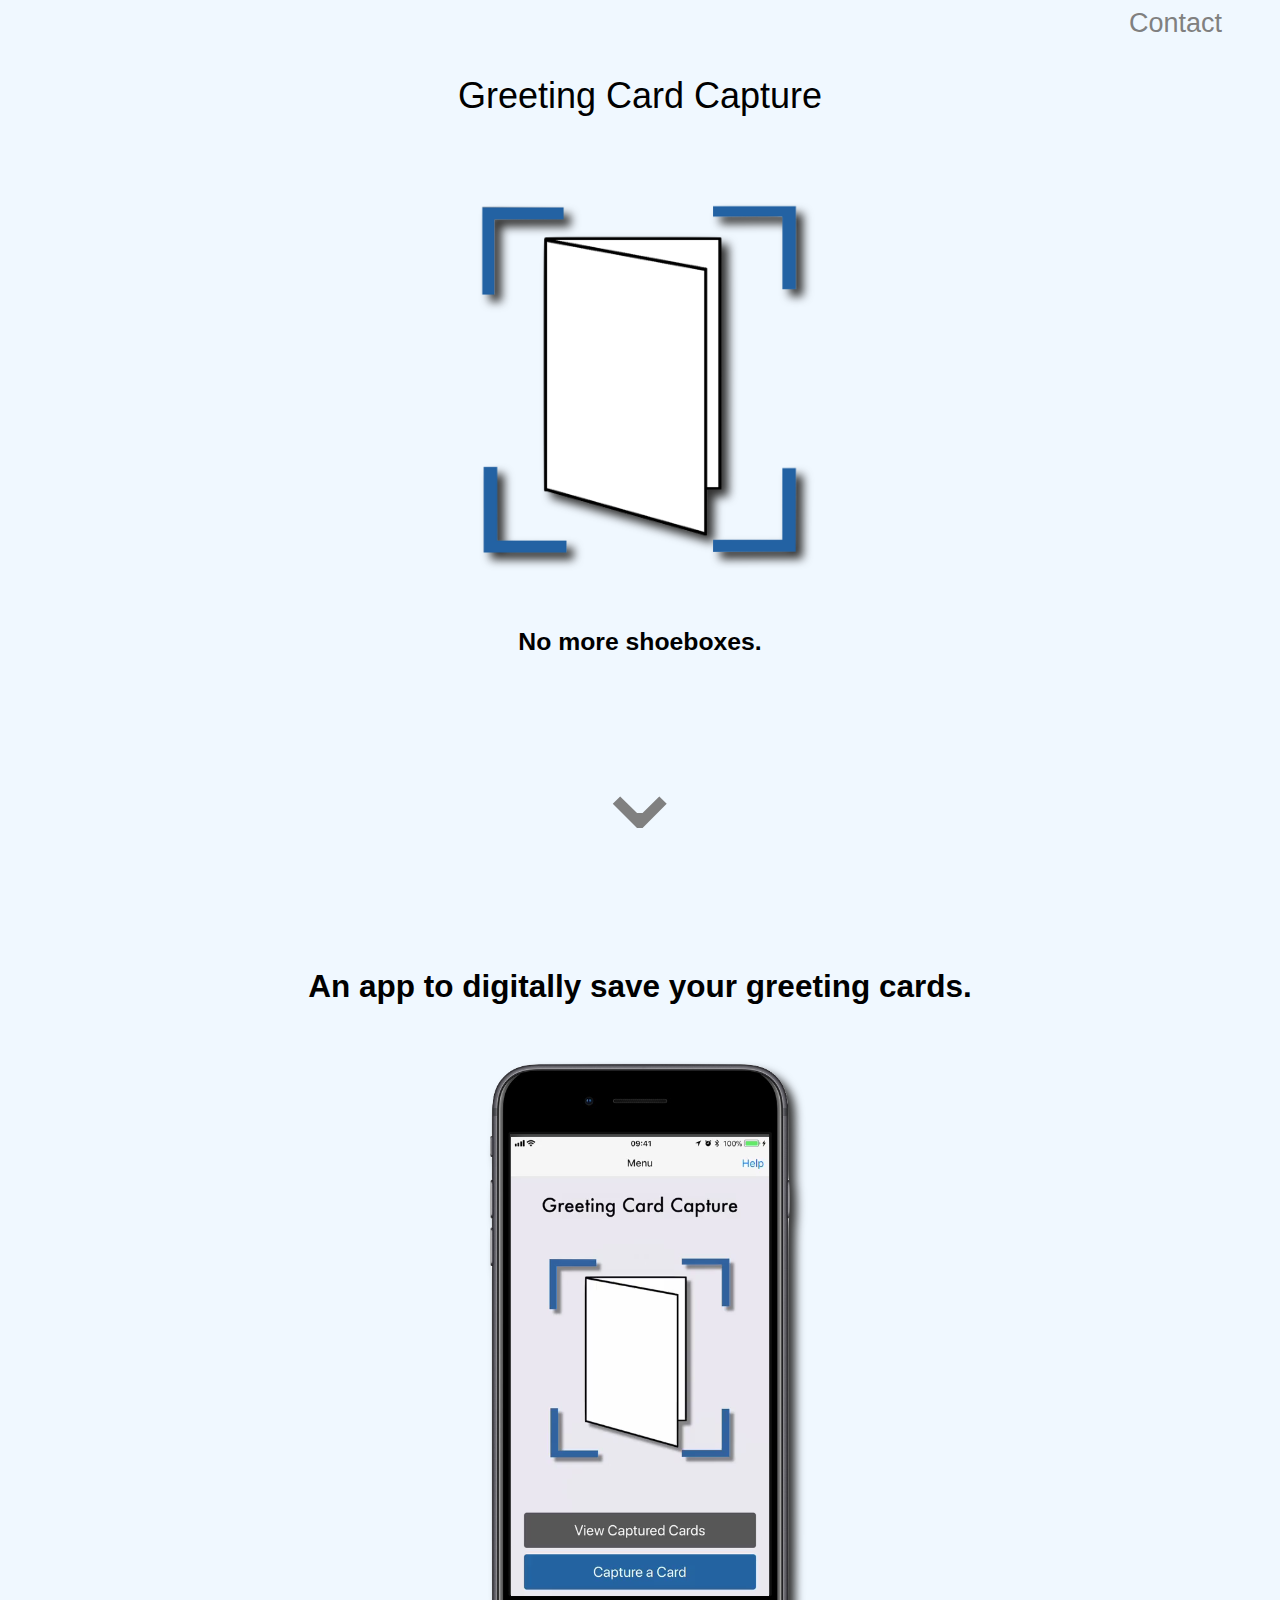
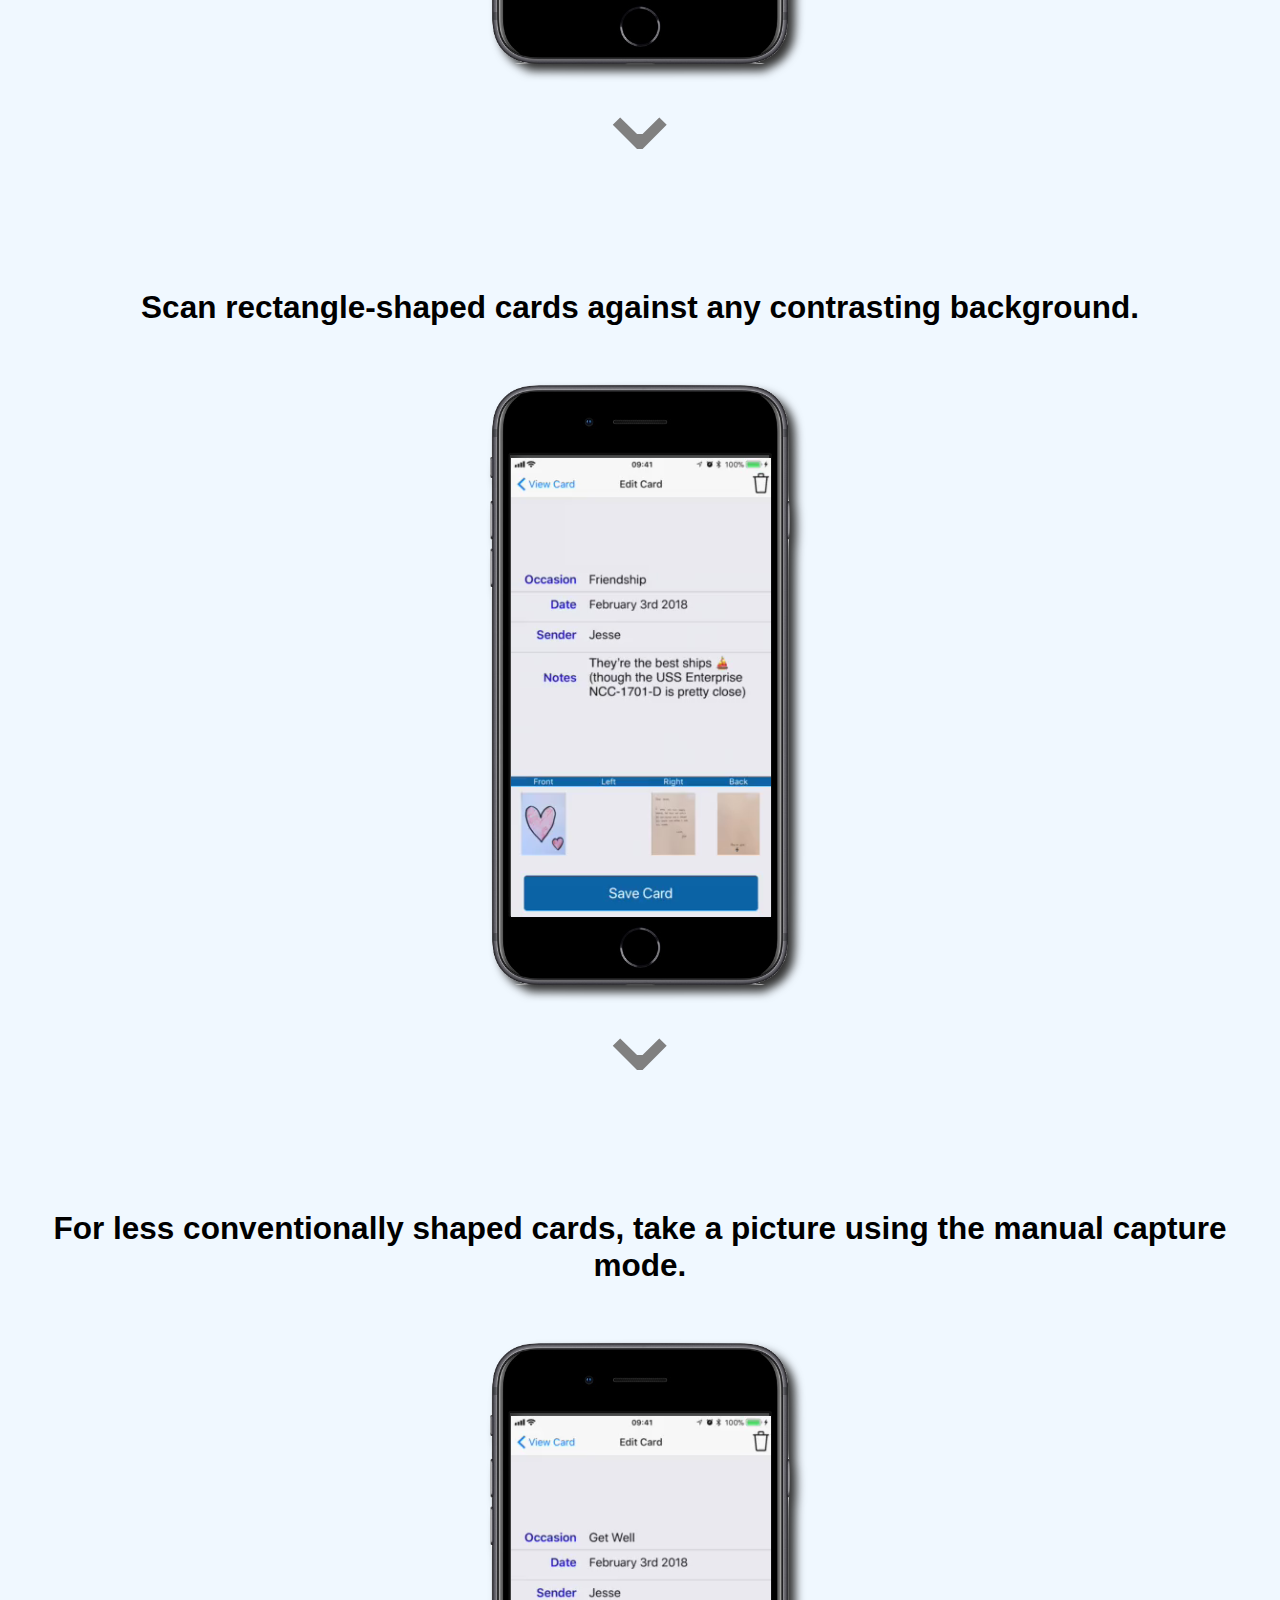
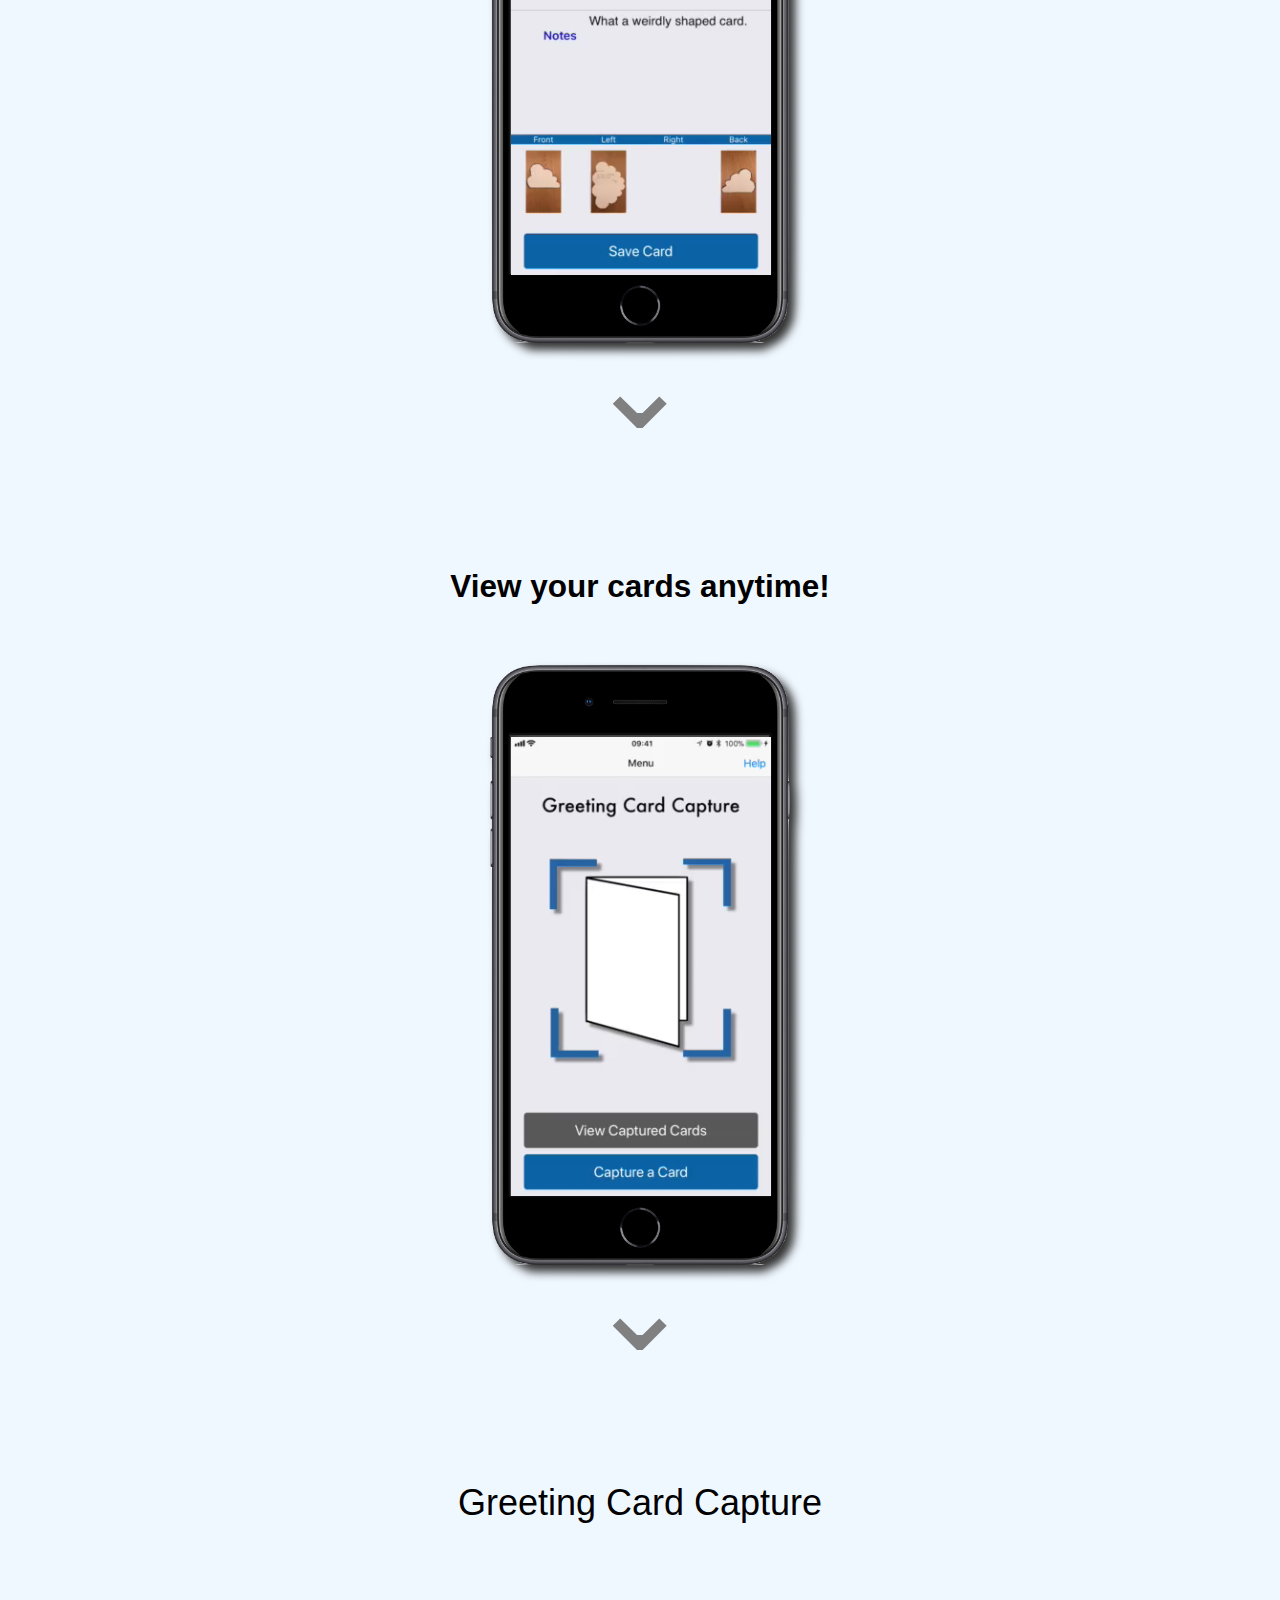
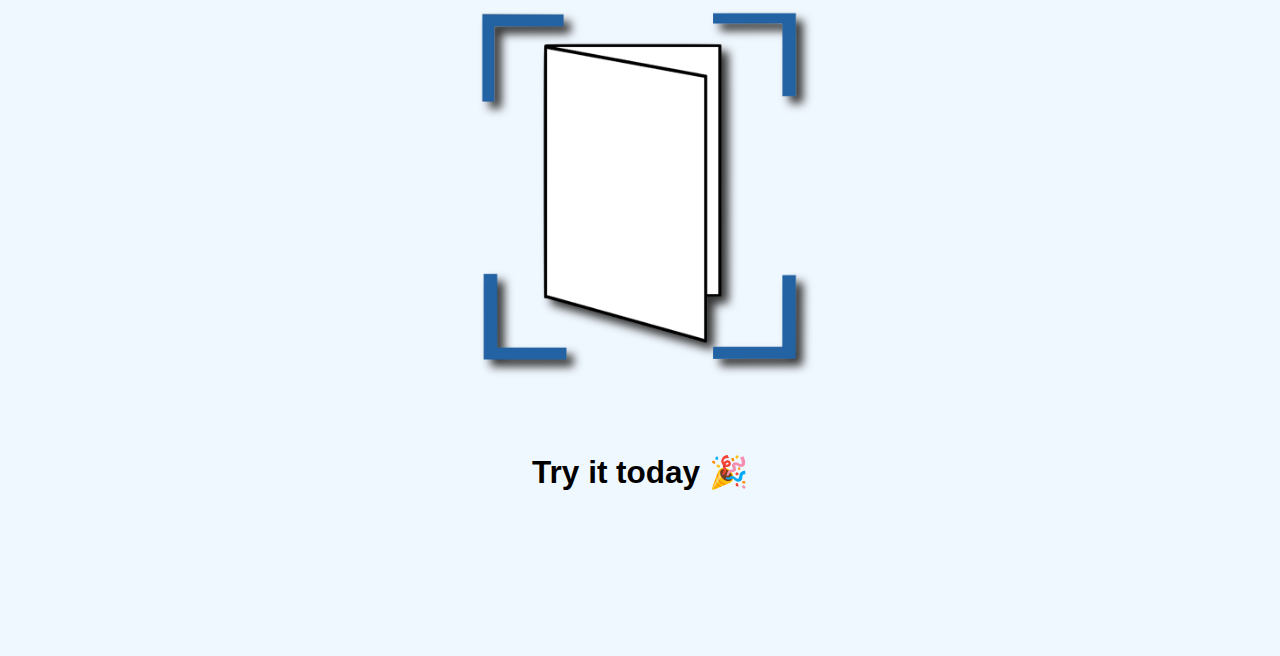
==== src/index.html @ dc64712b "FFS" ====
<!DOCTYPE html>
<html>
  <head>
    <meta charset='utf-8'>
    <title>Greeting Card Capture</title>
    <link href='./style.css' rel='stylesheet'>
    <link rel='shortcut icon' href='./icon_transparent.png' type='image/x-icon'/>
  </head>
  <body>
    <div class='toolbar_container'>
      <div class='toolbar_buttons_container'>
        <a href='mailto:support@greetingcardcapture.com' class='toolbar_item'>Contact</a>
      </div>
    </div>
    <div class='container'>
      <div class='title'>
        <p class='title_text'>Greeting Card Capture</p>
      </div>
      <img class='title_image' src='./icon_transparent.png' />
      <h3  class='tagline_text_top'>No more shoeboxes.</h3>
      <a class='appstore_badge_top' href="https://itunes.apple.com/us/app/greeting-card-capture/id1333254104?mt=8" style="display:inline-block;overflow:hidden;background:url(https://linkmaker.itunes.apple.com/assets/shared/badges/en-us/appstore-lrg.svg) no-repeat;width:20vh;background-size:contain;"></a>
      <p class='down_arrow'>⌄</p>
    </div>
    <div class='spacer'></div>
    <div class='container'>
      <h2 class='tagline_text'>An app to digitally save your greeting cards.</h2>
      <div class='demo_container'>
        <img class='iphone_mock' src='./iphone-without-screen.png' />
        <video
          src='./demo-capture.mp4'
          autoplay
          loop
          muted
          playsinline
        />
      </div>
      <p class='down_arrow'>⌄</p>
    </div>
    <div class='spacer'></div>
    <div class='container'>
      <h2 class='tagline_text'>Scan rectangle-shaped cards against any contrasting background.</h2>
      <div class='demo_container'>
        <img class='iphone_mock' id='step_two' src='./iphone-without-screen.png' />
        <video
          src='./demo-hightlight-scan.mp4'
          autoplay
          loop
          muted
          playsinline
        />
      </div>
      <p class='down_arrow'>⌄</p>
    </div>
    <div class='spacer'></div>
    <div class='container'>
      <h2 class='tagline_text'>For less conventionally shaped cards, take a picture using the manual capture mode.</h2>
      <div class='demo_container'>
        <img class='iphone_mock' id='step_three' src='./iphone-without-screen.png' />
        <video
          src='./demo-odd-shape.mp4'
          autoplay
          loop
          muted
          playsinline
        />
      </div>
      <p class='down_arrow'>⌄</p>
    </div>
    <div class='spacer'></div>
    <div class='container'>
      <h2 class='tagline_text'>View your cards anytime!</h2>
      <div class='demo_container'>
        <img class='iphone_mock' id='step_three' src='./iphone-without-screen.png' />
        <video
          src='./demo-view-cards.mp4'
          autoplay
          loop
          muted
          playsinline
        />
      </div>
      <p class='down_arrow'>⌄</p>
    </div>
    <div class='spacer'></div>
    <div class='container'>
      <div class='title'>
        <p class='title_text'>Greeting Card Capture</p>
      </div>
      <img class='title_image' src='./icon_transparent.png' />
      <a class='tagline_text' href=''> <h2  id='step_four'>Try it today 🎉</h2></a>
      <a class='appstore_badge' href="https://itunes.apple.com/us/app/greeting-card-capture/id1333254104?mt=8" style="display:inline-block;overflow:hidden;background:url(https://linkmaker.itunes.apple.com/assets/shared/badges/en-us/appstore-lrg.svg) no-repeat;width:20vh;background-size:contain;"></a>
    </div>
    <p id='copyright'></p>
    <script src='./js/script.js'>setCopyrightYear()</script>
  </body>
</html>
---- src/style.css ----
html body{
  background-color: aliceblue;
  text-align: center;
}
h1,h2,h3,h4,h5,h6,p,a {
  font-family: 'Futura-Medium', 'Futura', sans-serif;
  text-decoration: none;
}

h1 {
  font-size: 5.0vh;
}
h2 {
  font-size: 3.5vh;
}
h3 {
  font-size: 2.75vh;
}
h4 {
  font-size: 2.20vh;
}
h5 {
  font-size: 2.0vh;
}
h6 {
  font-size: 1.5vh;
}
p,a {
  font-size: 1.5vh;
}


a:hover{
  cursor: pointer;
}

video {
  position:  absolute;
  top: 9.75vh;
  left: 5.735vh;
  height: 51vh;
}

.title_text {
  font-size: 4vh
}

.toolbar_container {
  display: flex;
  flex-direction: row;
  justify-content: flex-end;
  align-items: space-between;
}

.toolbar_buttons_container {
  display: flex;
  flex-direction: row;
  justify-content: flex-end;
  align-items: center;
}

.toolbar_item {
  padding-right: 50px;
  color: gray;
  font-size: 3vh;
}

.container {
  display: flex;
  flex-direction: column;
  justify-content: center;
  align-items: center;
}

.demo_container {
  position: relative;
}

.iphone_mock {
  height: 70vh;
  filter: drop-shadow(7px 7px 5px rgba(50, 50, 50, 50));
}

.title_image {
  height: 50vh;
  filter: drop-shadow(7px 7px 5px rgba(50, 50, 50, 50));
}

.tagline_text_top {
  color: black;
}

.tagline_text {
  padding: 2vh;
  color: black;
}

.appstore_badge_top {
  height:7vh;
  padding: 1vh;
  z-index: 10;
}
.appstore_badge_img {
  height: 7vh;
}

.appstore_badge {
  height:7vh;
  margin-bottom: 5vh;
  z-index: 10;
}

.spacer {
  padding-top: 13vh;
}

@-moz-keyframes bounce {
  0%, 20%, 50%, 80%, 100% {
    -moz-transform: translateY(0);
    transform: translateY(0);
  }
  40% {
    -moz-transform: translateY(-20px);
    transform: translateY(-20px);
  }
  60% {
    -moz-transform: translateY(-10px);
    transform: translateY(-10px);
  }
}
@-webkit-keyframes bounce {
  0%, 20%, 50%, 80%, 100% {
    -webkit-transform: translateY(0);
    transform: translateY(0);
  }
  40% {
    -webkit-transform: translateY(-20px);
    transform: translateY(-20px);
  }
  60% {
    -webkit-transform: translateY(-10px);
    transform: translateY(-10px);
  }
}
@keyframes bounce {
  0%, 20%, 50%, 80%, 100% {
    -moz-transform: translateY(0);
    -ms-transform: translateY(0);
    -webkit-transform: translateY(0);
    transform: translateY(0);
  }
  40% {
    -moz-transform: translateY(-20px);
    -ms-transform: translateY(-20px);
    -webkit-transform: translateY(-20px);
    transform: translateY(-20px);
  }
  60% {
    -moz-transform: translateY(-10px);
    -ms-transform: translateY(-10px);
    -webkit-transform: translateY(-10px);
    transform: translateY(-10px);
  }
}

.down_arrow {
  margin: 0;
  font-size: 14vh;
  line-height: 5vh;
  color: gray;
  z-index: -1;
  -webkit-animation: bounce 1.5s ease 5s 3;
  -moz-animation: bounce 1.5s ease 5s 3;
  -o-animation: bounce 1.5s ease 5s 3;
  animation: bounce 1.5s ease 5s 3;
}

#copyright {
  color: gray;
}
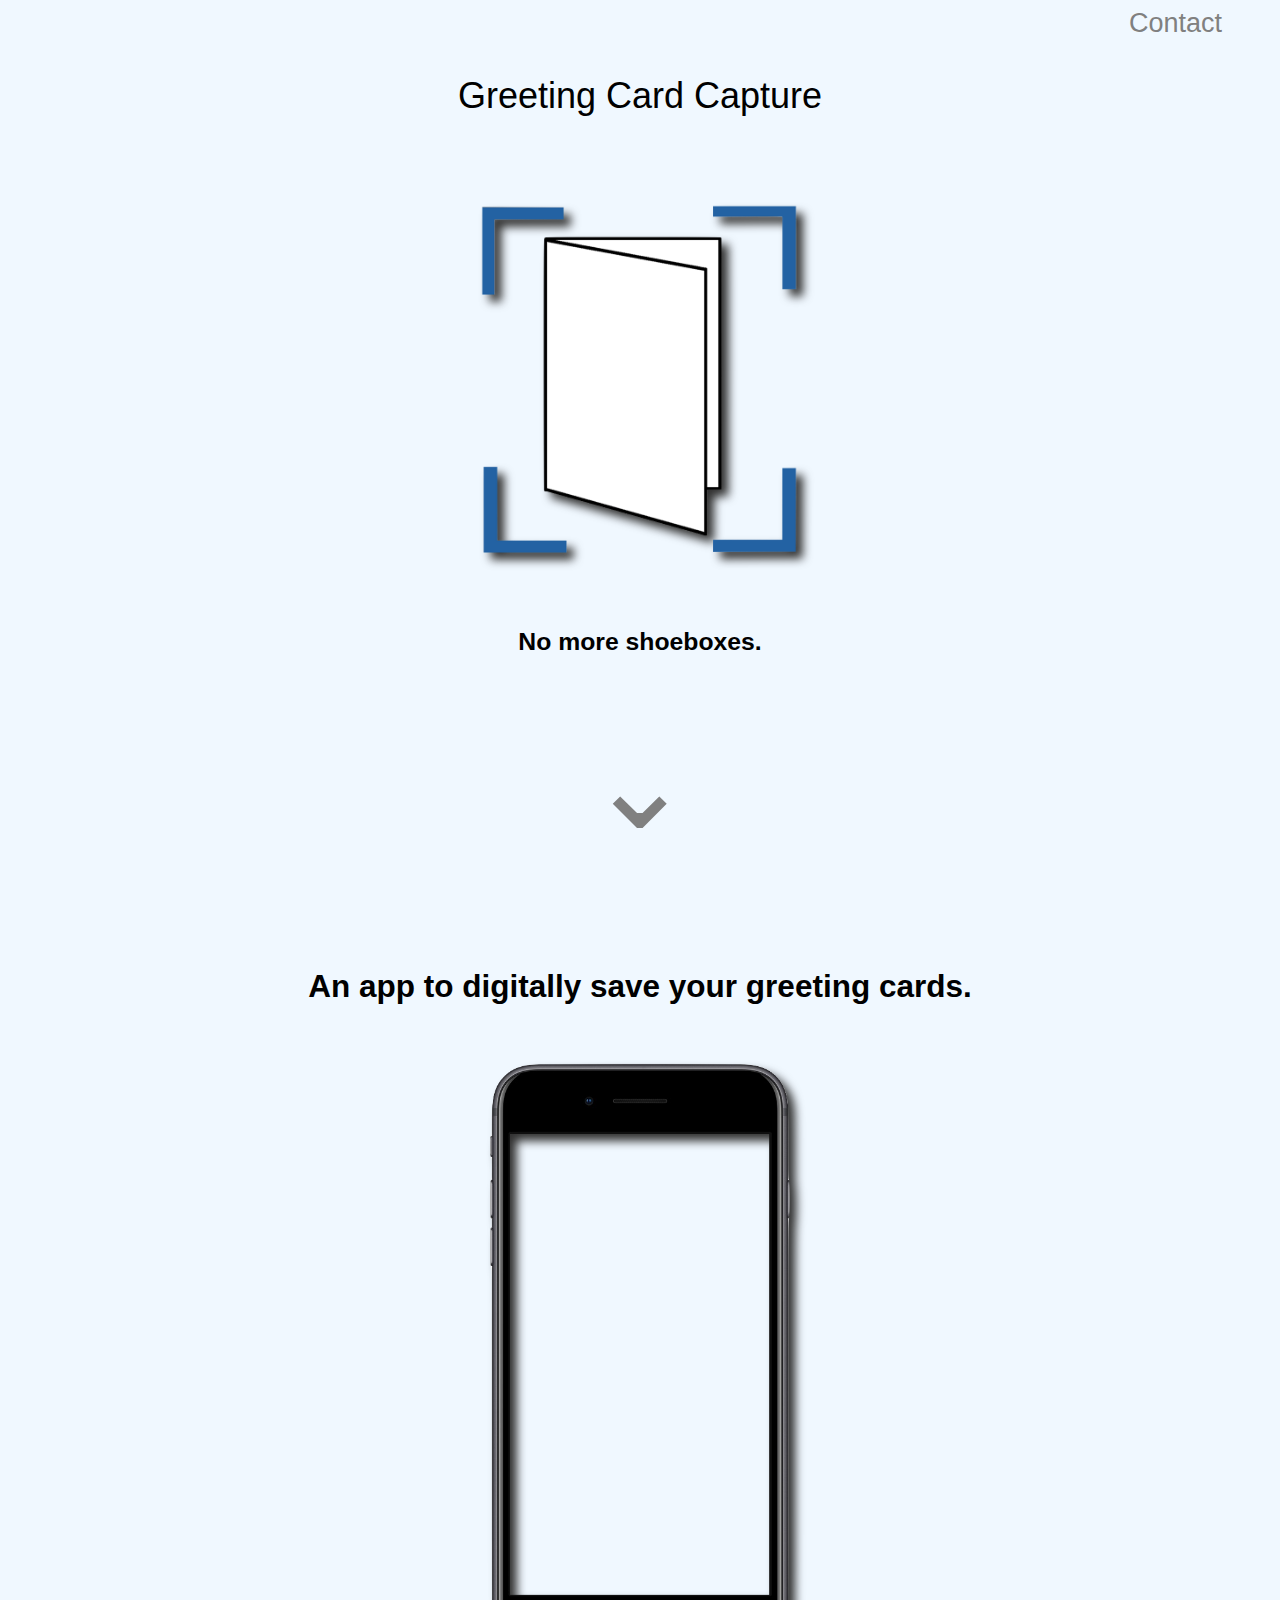
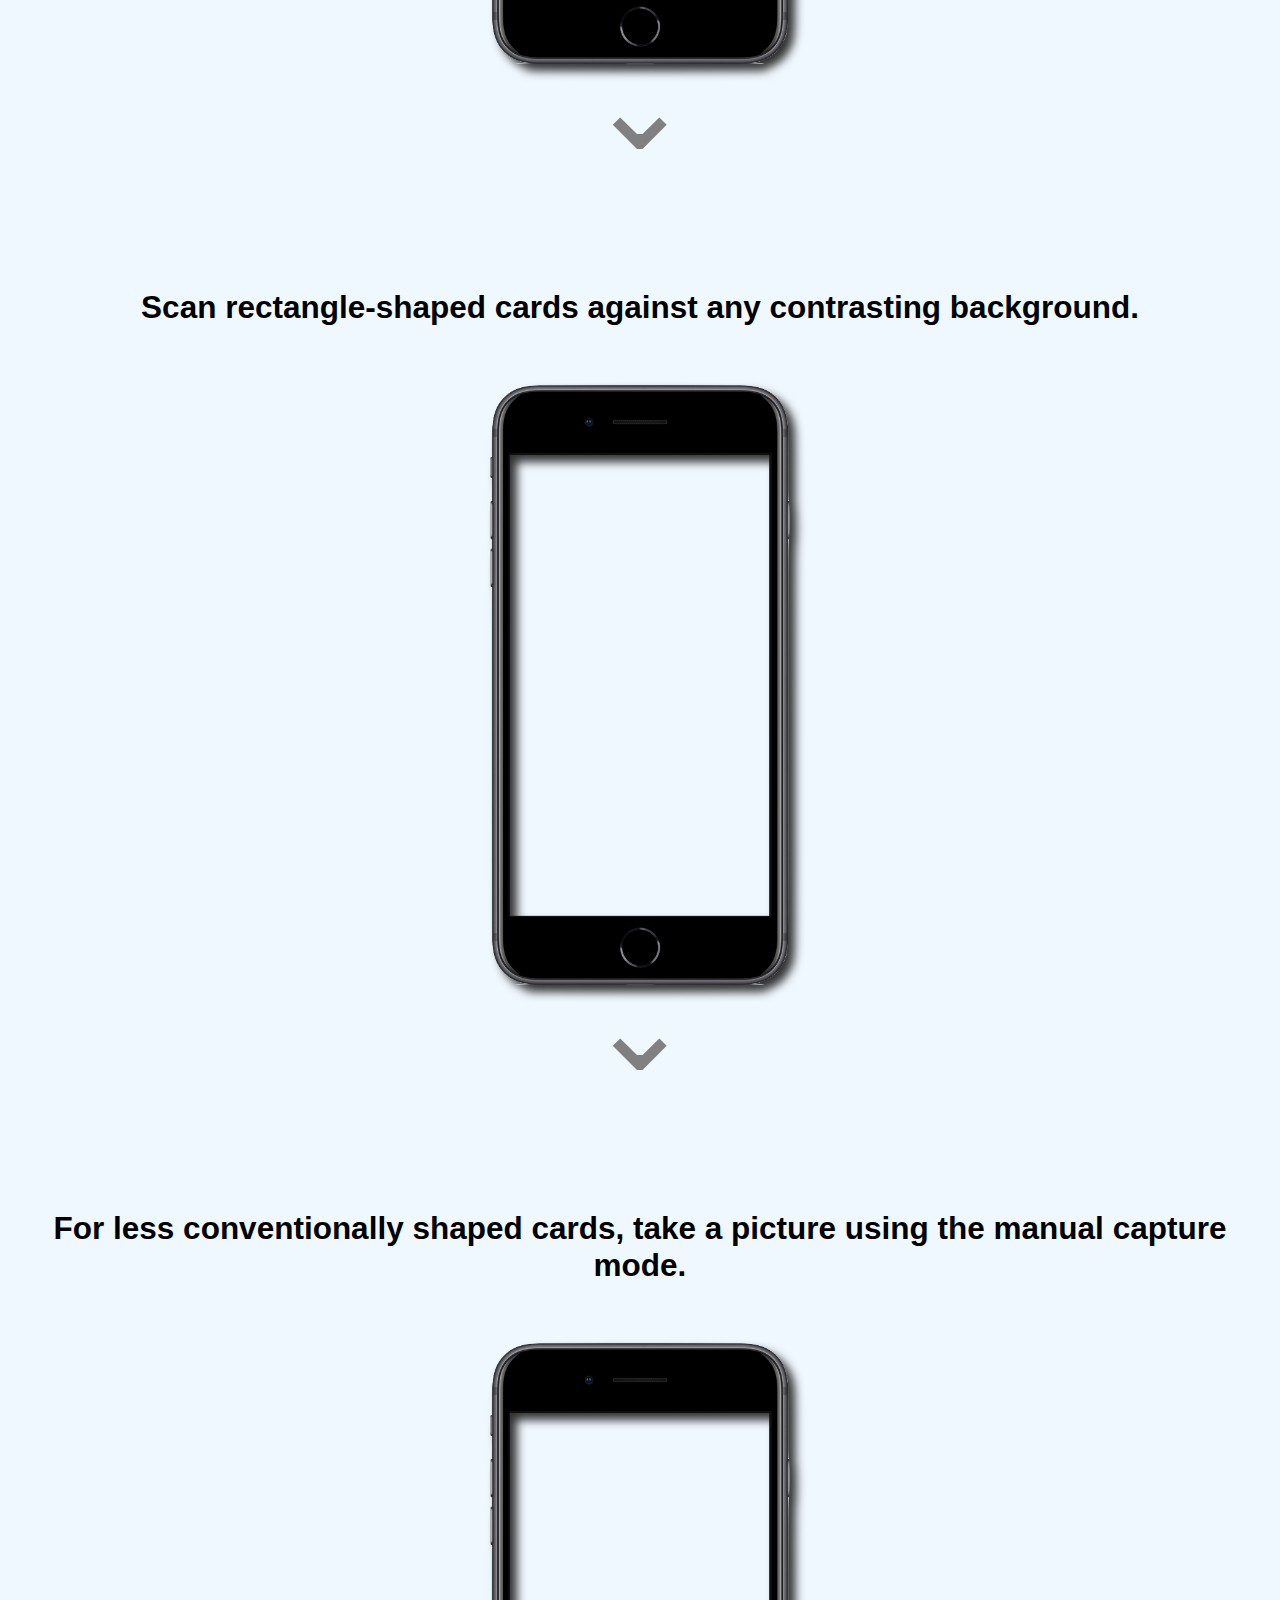
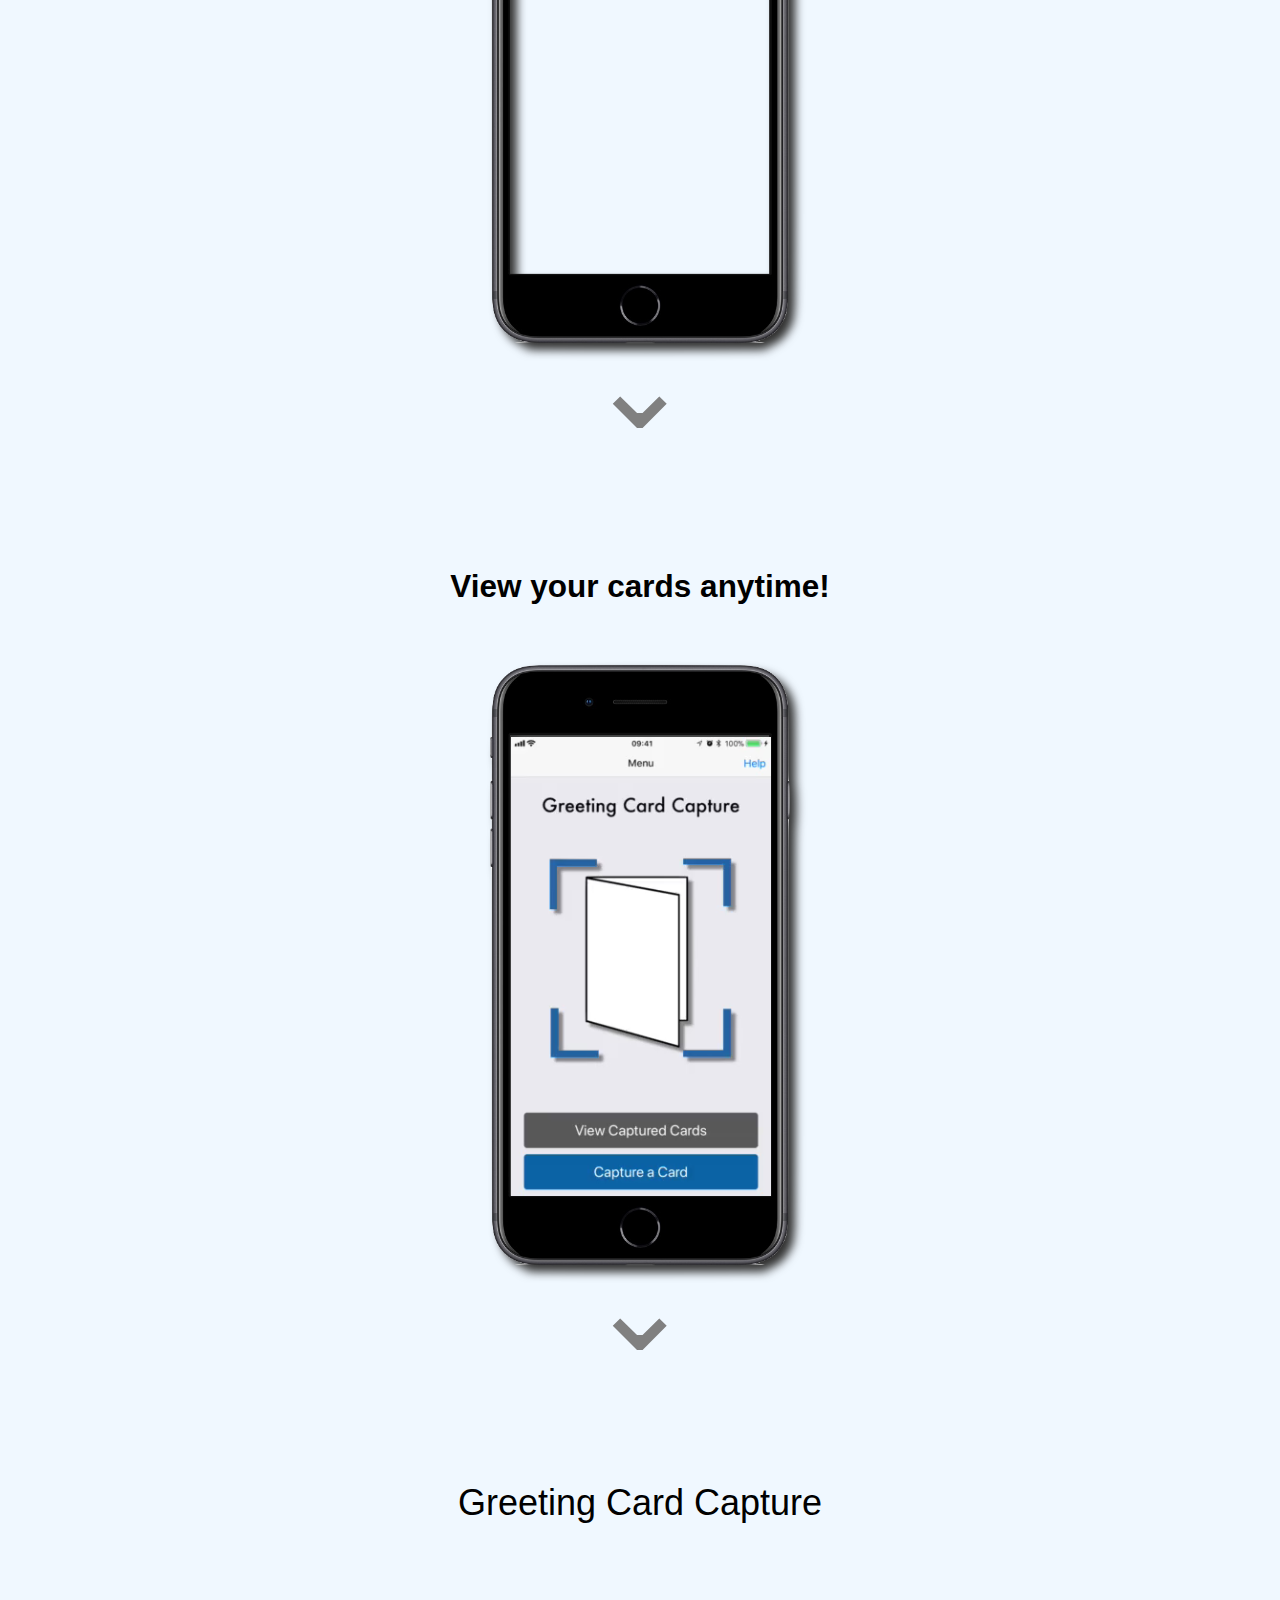
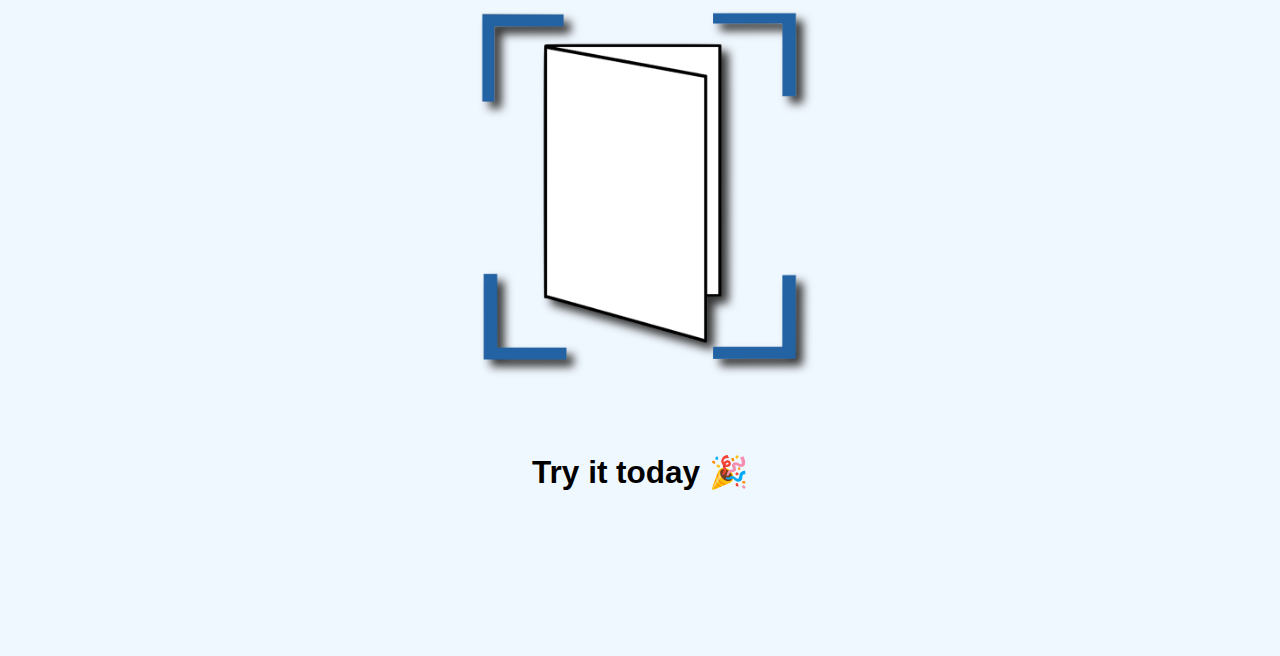
==== commit 8d116d55: "Add google tag" ====
--- a/src/index.html
+++ b/src/index.html
@@ -2,11 +2,37 @@
 <html>
   <head>
     <meta charset='utf-8'>
+    <!-- Google Tag Manager -->
+    <script>(function(w,d,s,l,i){w[l]=w[l]||[];w[l].push({'gtm.start':
+    new Date().getTime(),event:'gtm.js'});var f=d.getElementsByTagName(s)[0],
+    j=d.createElement(s),dl=l!='dataLayer'?'&l='+l:'';j.async=true;j.src=
+    'https://www.googletagmanager.com/gtm.js?id='+i+dl;f.parentNode.insertBefore(j,f);
+    })(window,document,'script','dataLayer','GTM-W8HXPV8');</script>
+    <!-- End Google Tag Manager -->
+
+    <!-- Open Graph -->
+    <meta property='og:title' content='Greeting Card Capture'>
+    <meta property='og:url' content='https://greetingcardcapture.com/'>
+    <meta property='og:type' content='website'>
+    <meta property='og:description' content='No more shoeboxes.'>
+    <meta property='og:image' content='https://greetingcardcapture.com/icon_transparent.png'>
+
+    <!-- Twitter Cards -->
+    <meta name="twitter:card" content='summary' />
+    <meta name="twitter:site" content='@jesselumarie' />
+    <meta name="twitter:title" content='Greeting Card Capture' />
+    <meta name="twitter:description" content='An app to digitally save your greeting cards.' />
+    <meta name="twitter:image" content='https://greetingcardcapture.com/icon_transparent.png' />
+
     <title>Greeting Card Capture</title>
     <link href='./style.css' rel='stylesheet'>
     <link rel='shortcut icon' href='./icon_transparent.png' type='image/x-icon'/>
   </head>
   <body>
+    <!-- Google Tag Manager (noscript) -->
+      <noscript><iframe src="https://www.googletagmanager.com/ns.html?id=GTM-W8HXPV8"
+      height="0" width="0" style="display:none;visibility:hidden"></iframe></noscript>
+    <!-- End Google Tag Manager (noscript) -->
     <div class='toolbar_container'>
       <div class='toolbar_buttons_container'>
         <a href='mailto:support@greetingcardcapture.com' class='toolbar_item'>Contact</a>
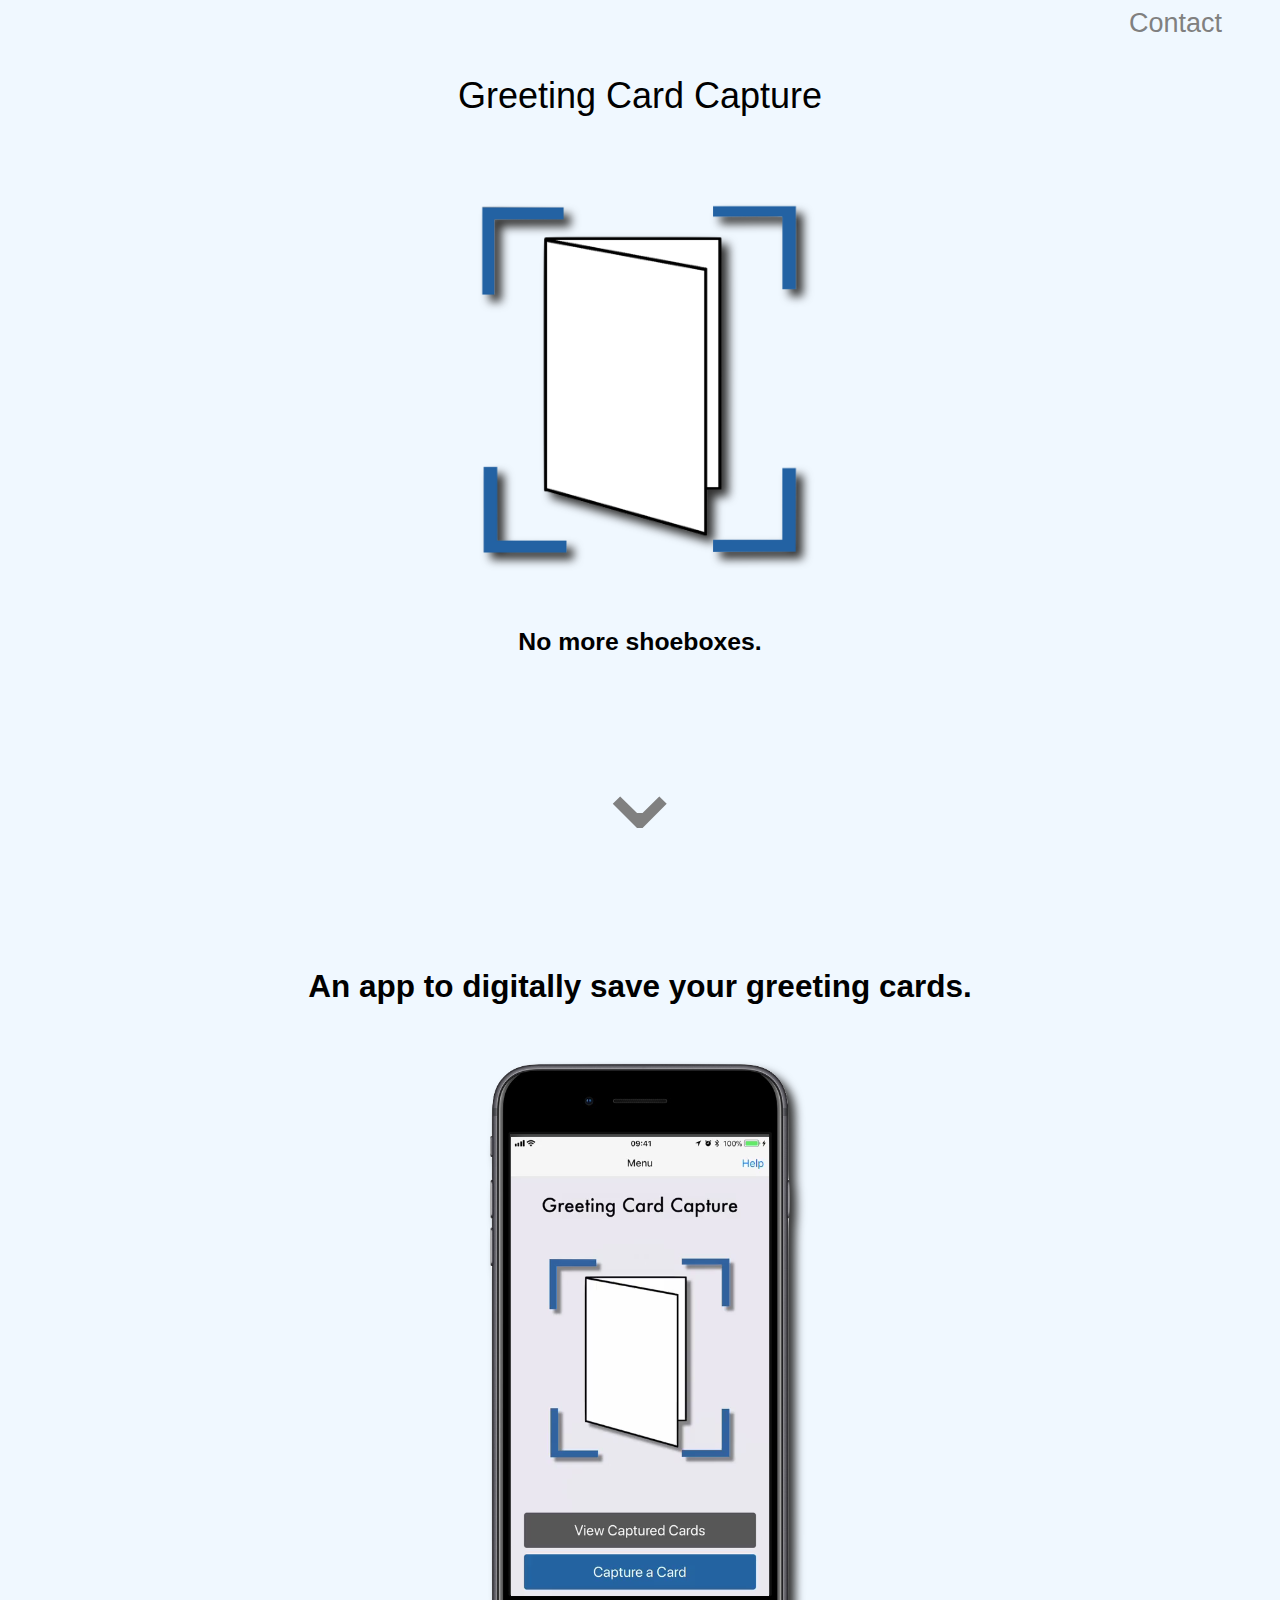
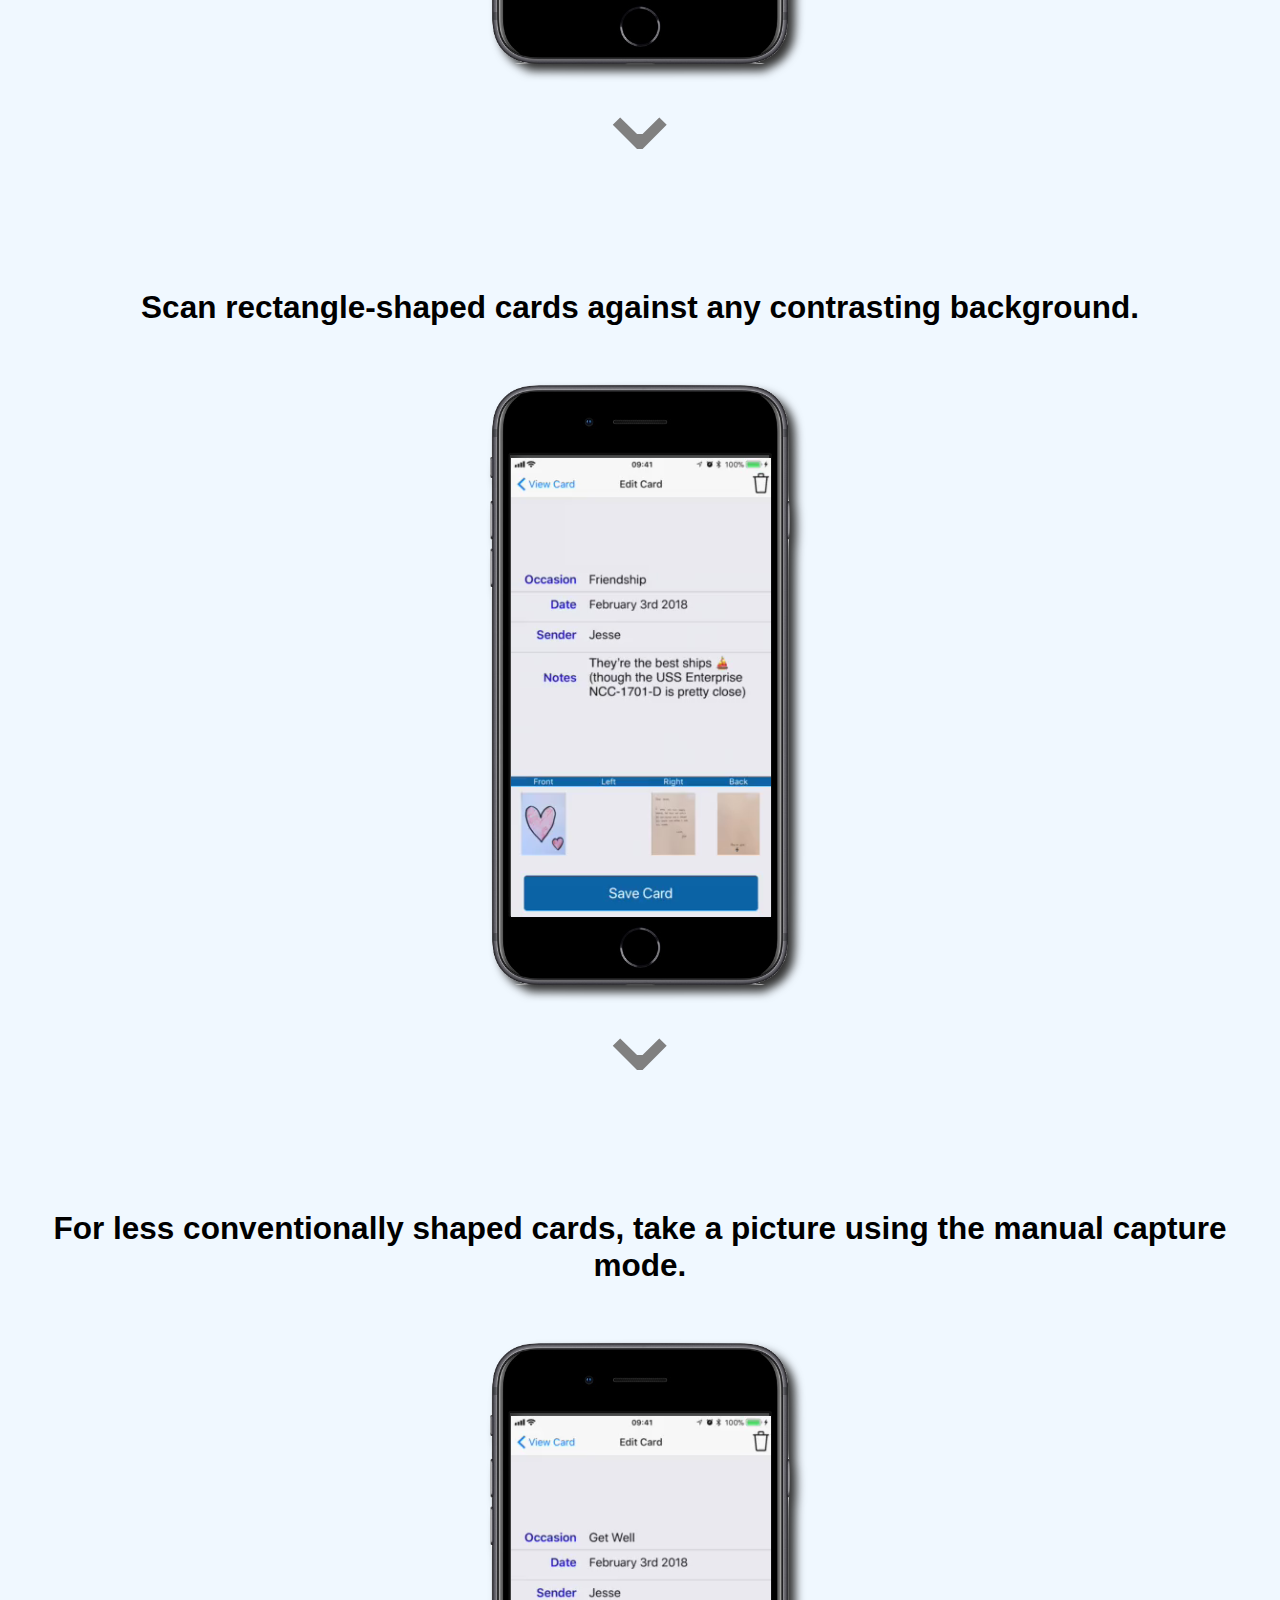
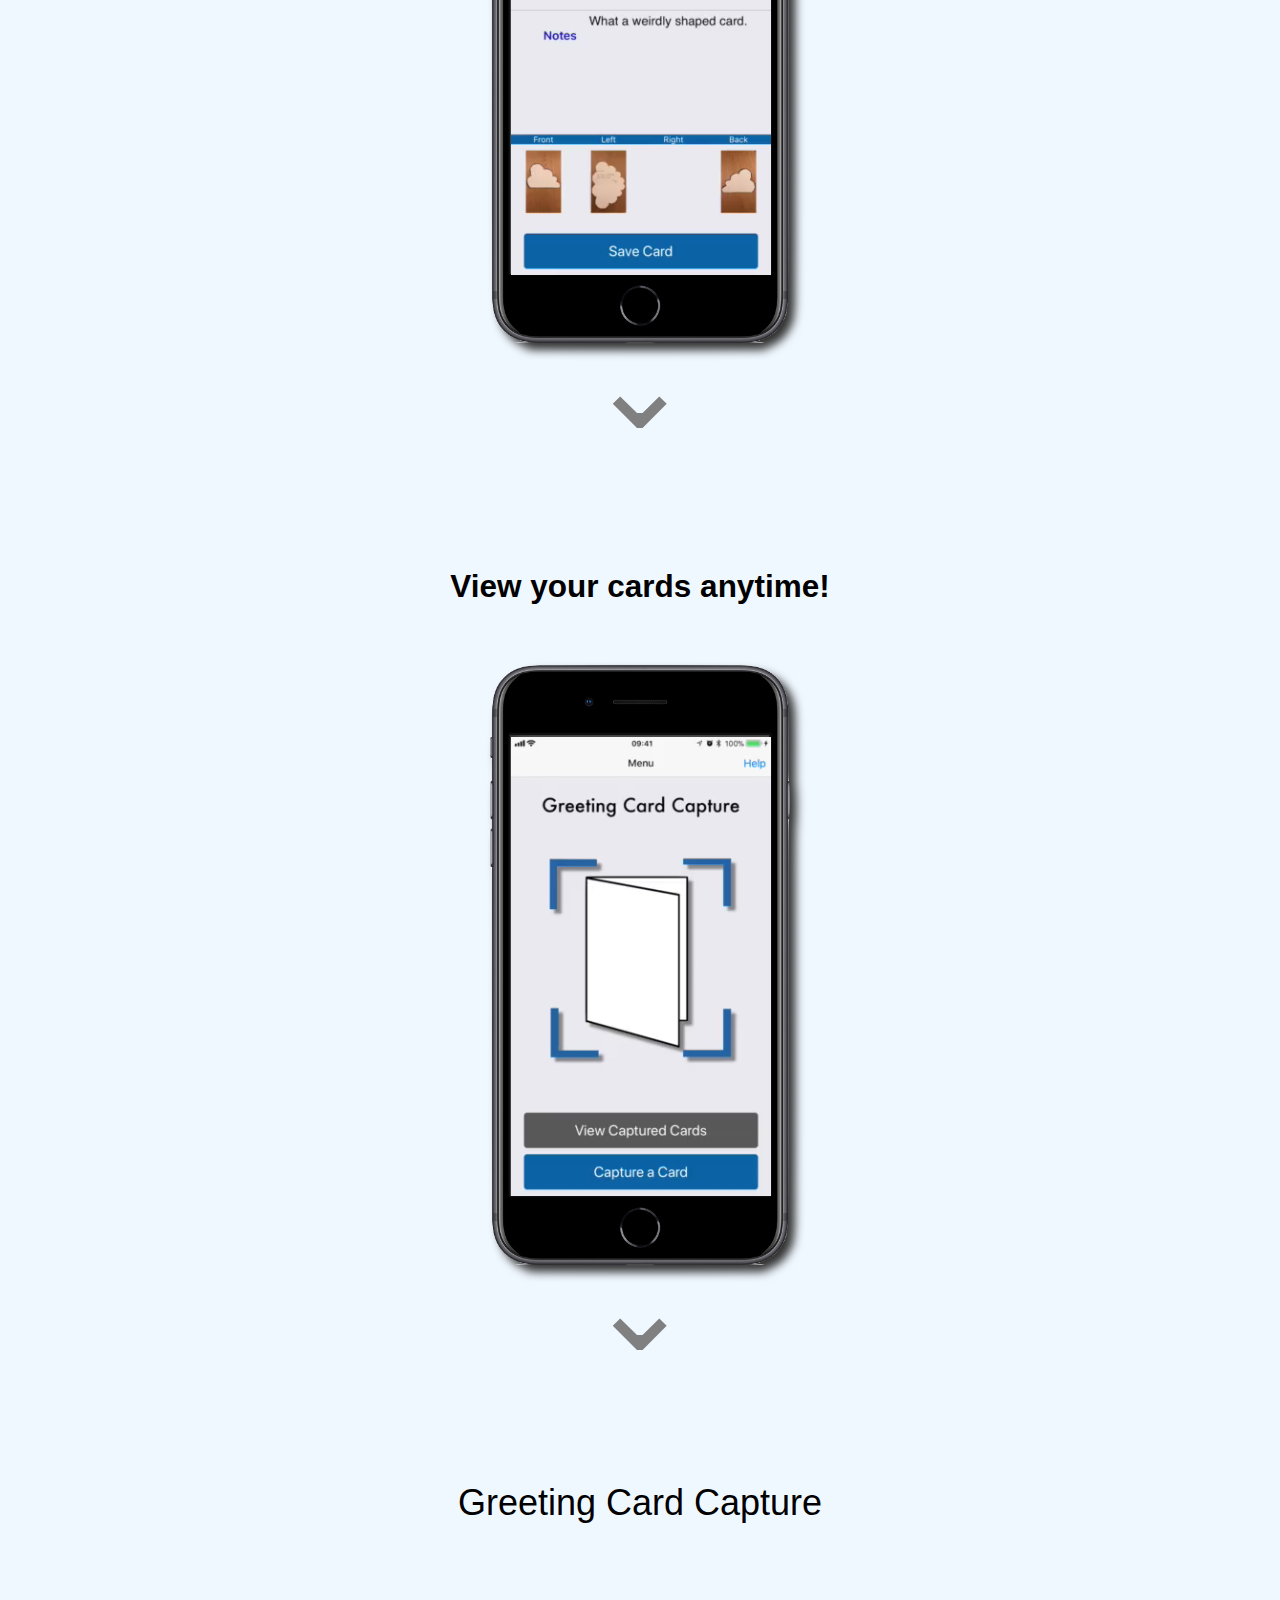
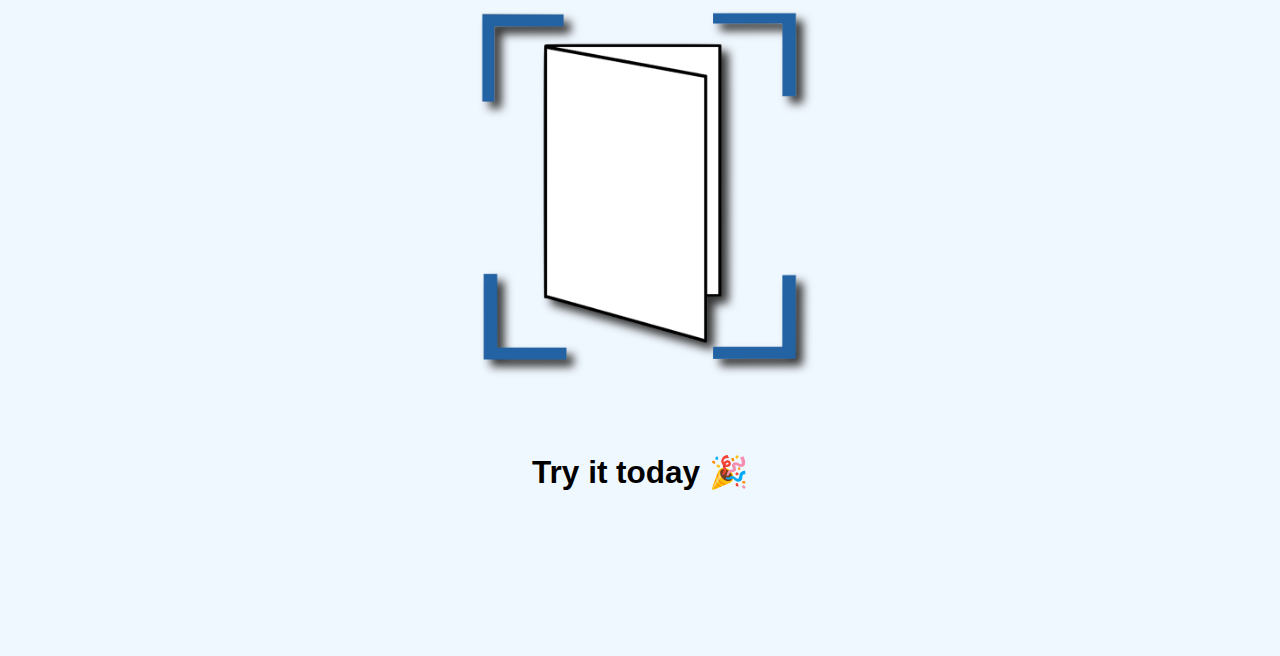
==== commit 273af712: "Add google analytics" ====
--- a/src/index.html
+++ b/src/index.html
@@ -2,6 +2,17 @@
 <html>
   <head>
     <meta charset='utf-8'>
+    <!-- Global site tag (gtag.js) - Google Analytics -->
+    <script async src="https://www.googletagmanager.com/gtag/js?id=UA-169224616-1"></script>
+    <script>
+      window.dataLayer = window.dataLayer || [];
+      function gtag(){dataLayer.push(arguments);}
+      gtag('js', new Date());
+
+      gtag('config', 'UA-169224616-1');
+    </script>
+    <!-- End Google Analytics -->
+
     <!-- Google Tag Manager -->
     <script>(function(w,d,s,l,i){w[l]=w[l]||[];w[l].push({'gtm.start':
     new Date().getTime(),event:'gtm.js'});var f=d.getElementsByTagName(s)[0],
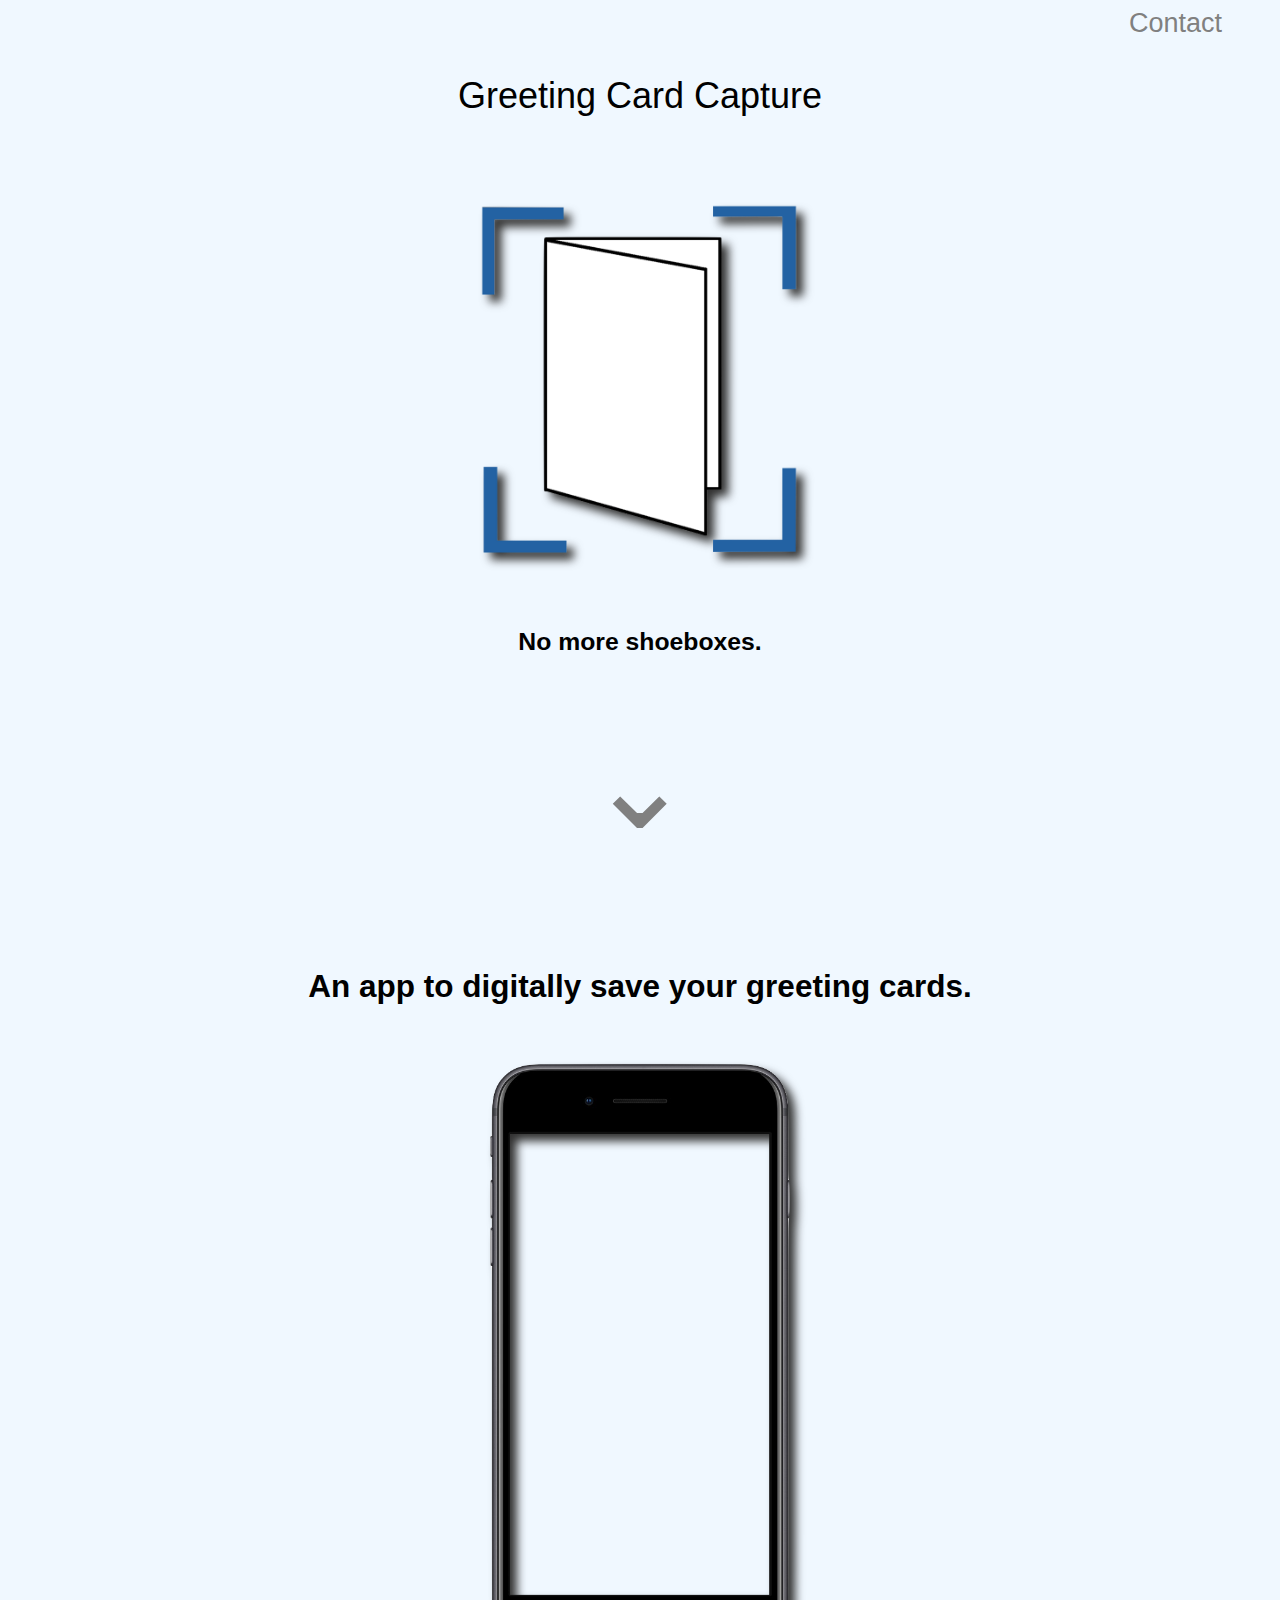
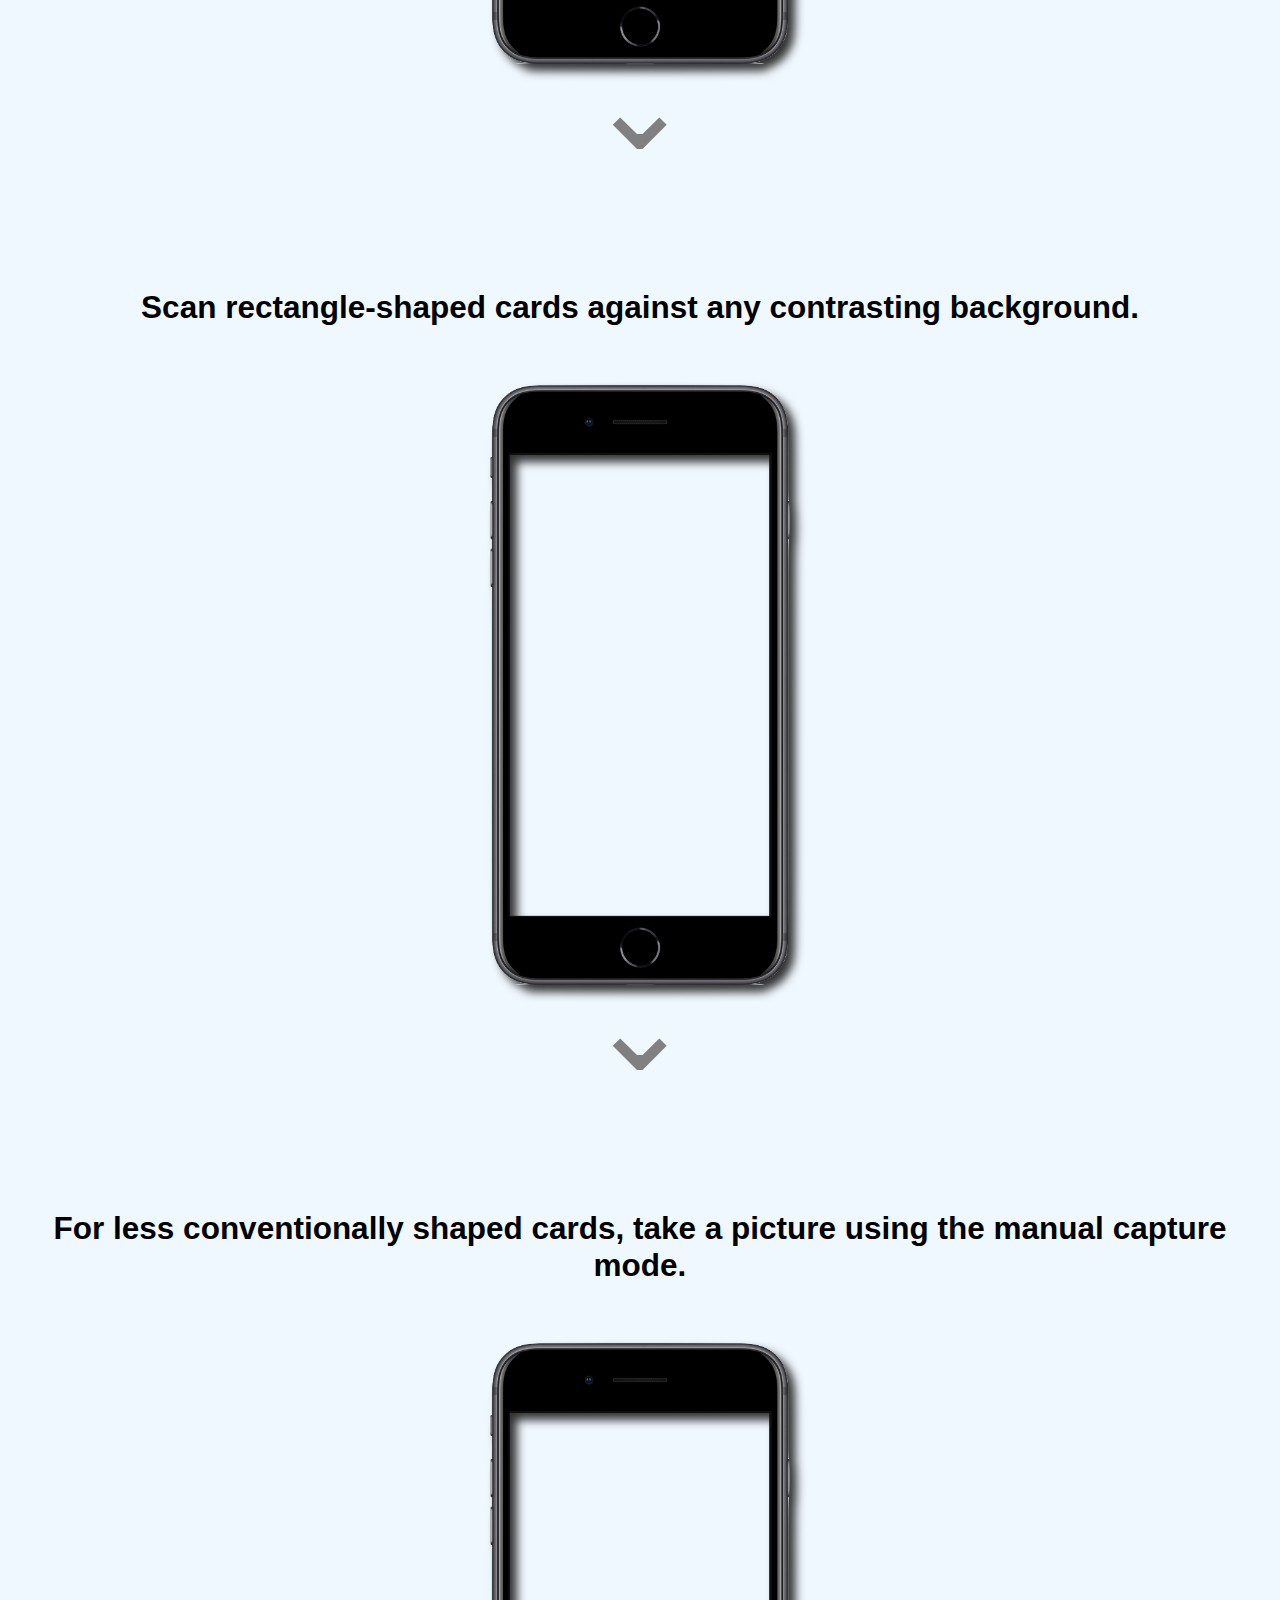
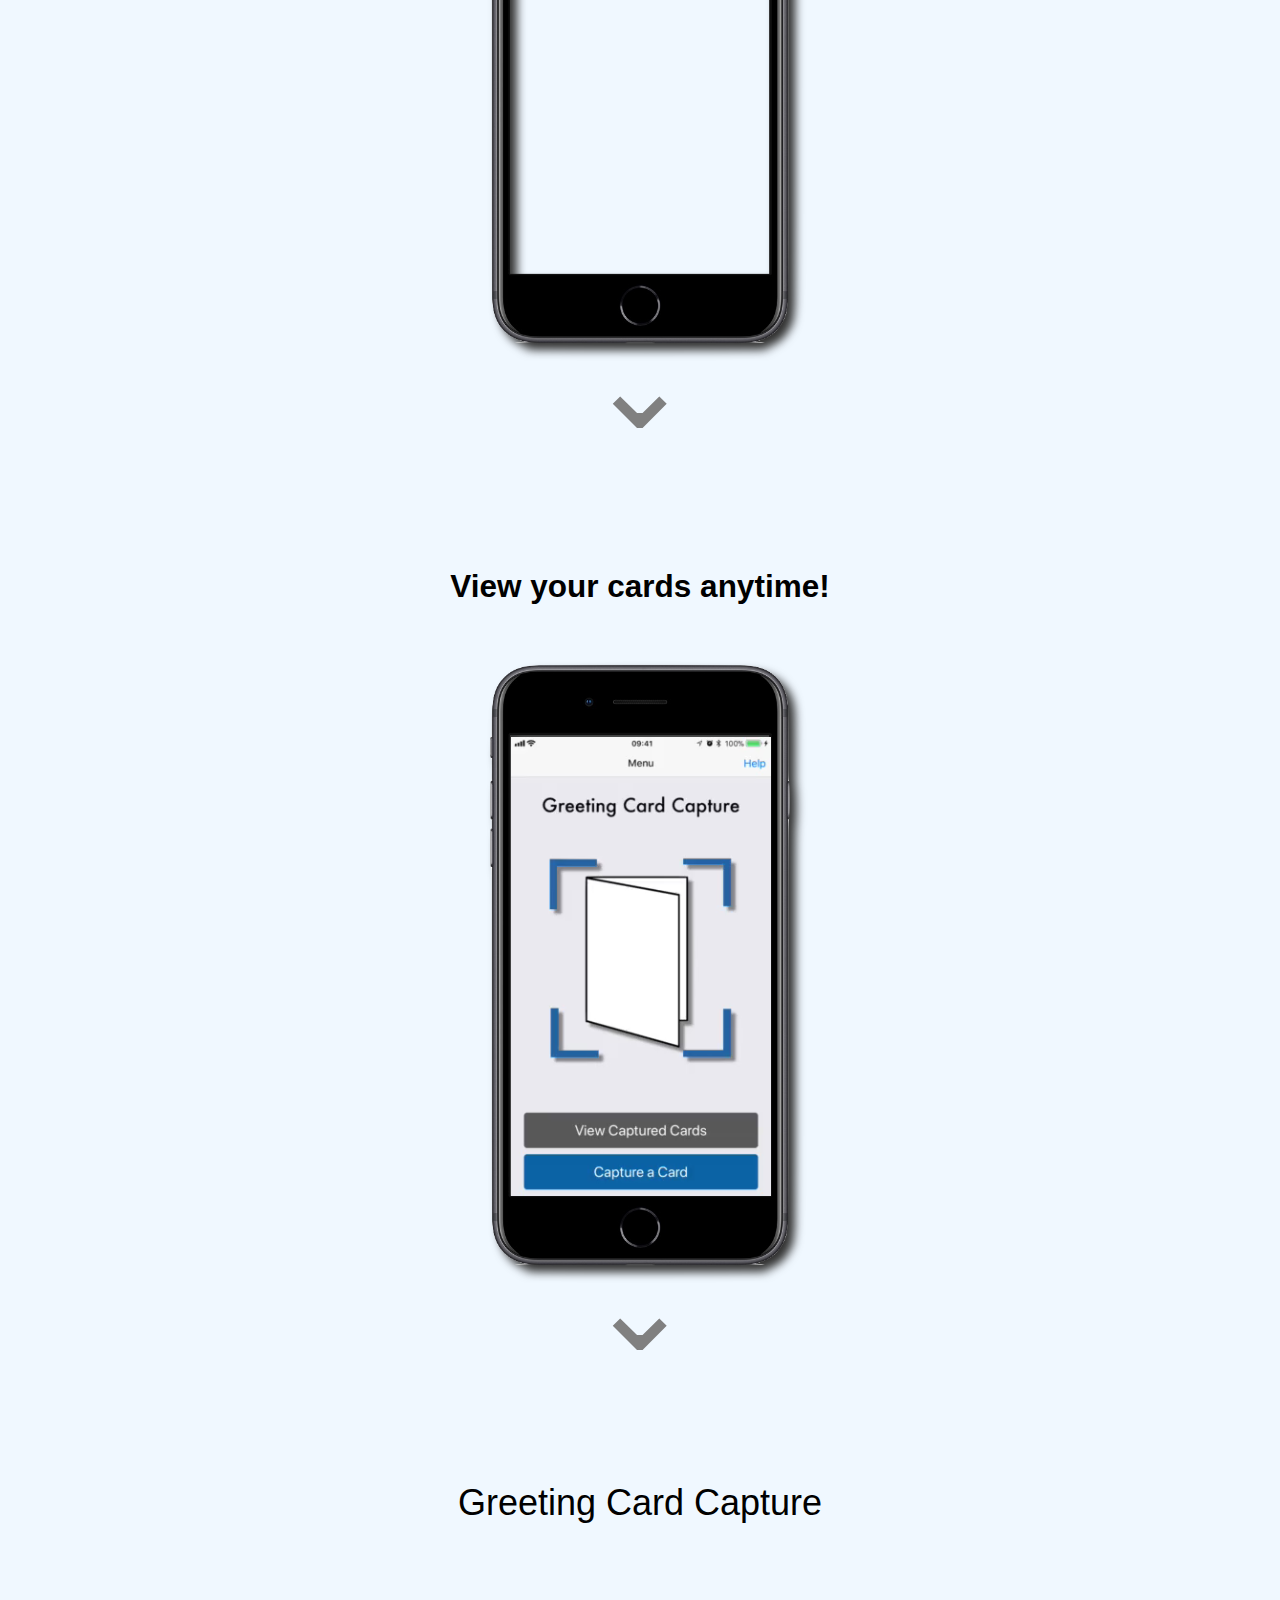
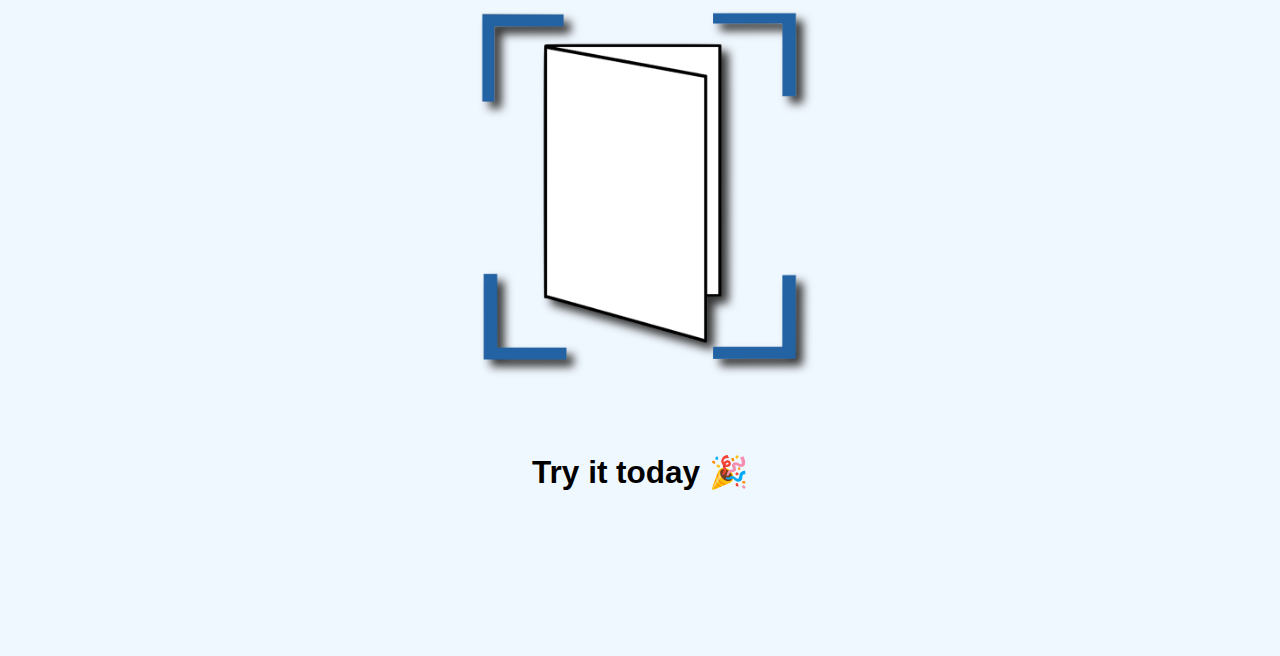
==== commit ea2e63e0: "update document --> window" ====
--- a/src/index.html
+++ b/src/index.html
@@ -128,6 +128,10 @@
       <a class='appstore_badge' href="https://itunes.apple.com/us/app/greeting-card-capture/id1333254104?mt=8" style="display:inline-block;overflow:hidden;background:url(https://linkmaker.itunes.apple.com/assets/shared/badges/en-us/appstore-lrg.svg) no-repeat;width:20vh;background-size:contain;"></a>
     </div>
     <p id='copyright'></p>
-    <script src='./js/script.js'>setCopyrightYear()</script>
-  </body>
+    <script src='./js/script.js'>
+      window.addEventListener("DOMContentLoaded", function() {
+        setCopyrightYear()
+      });
+    </script>
+</body>
 </html>
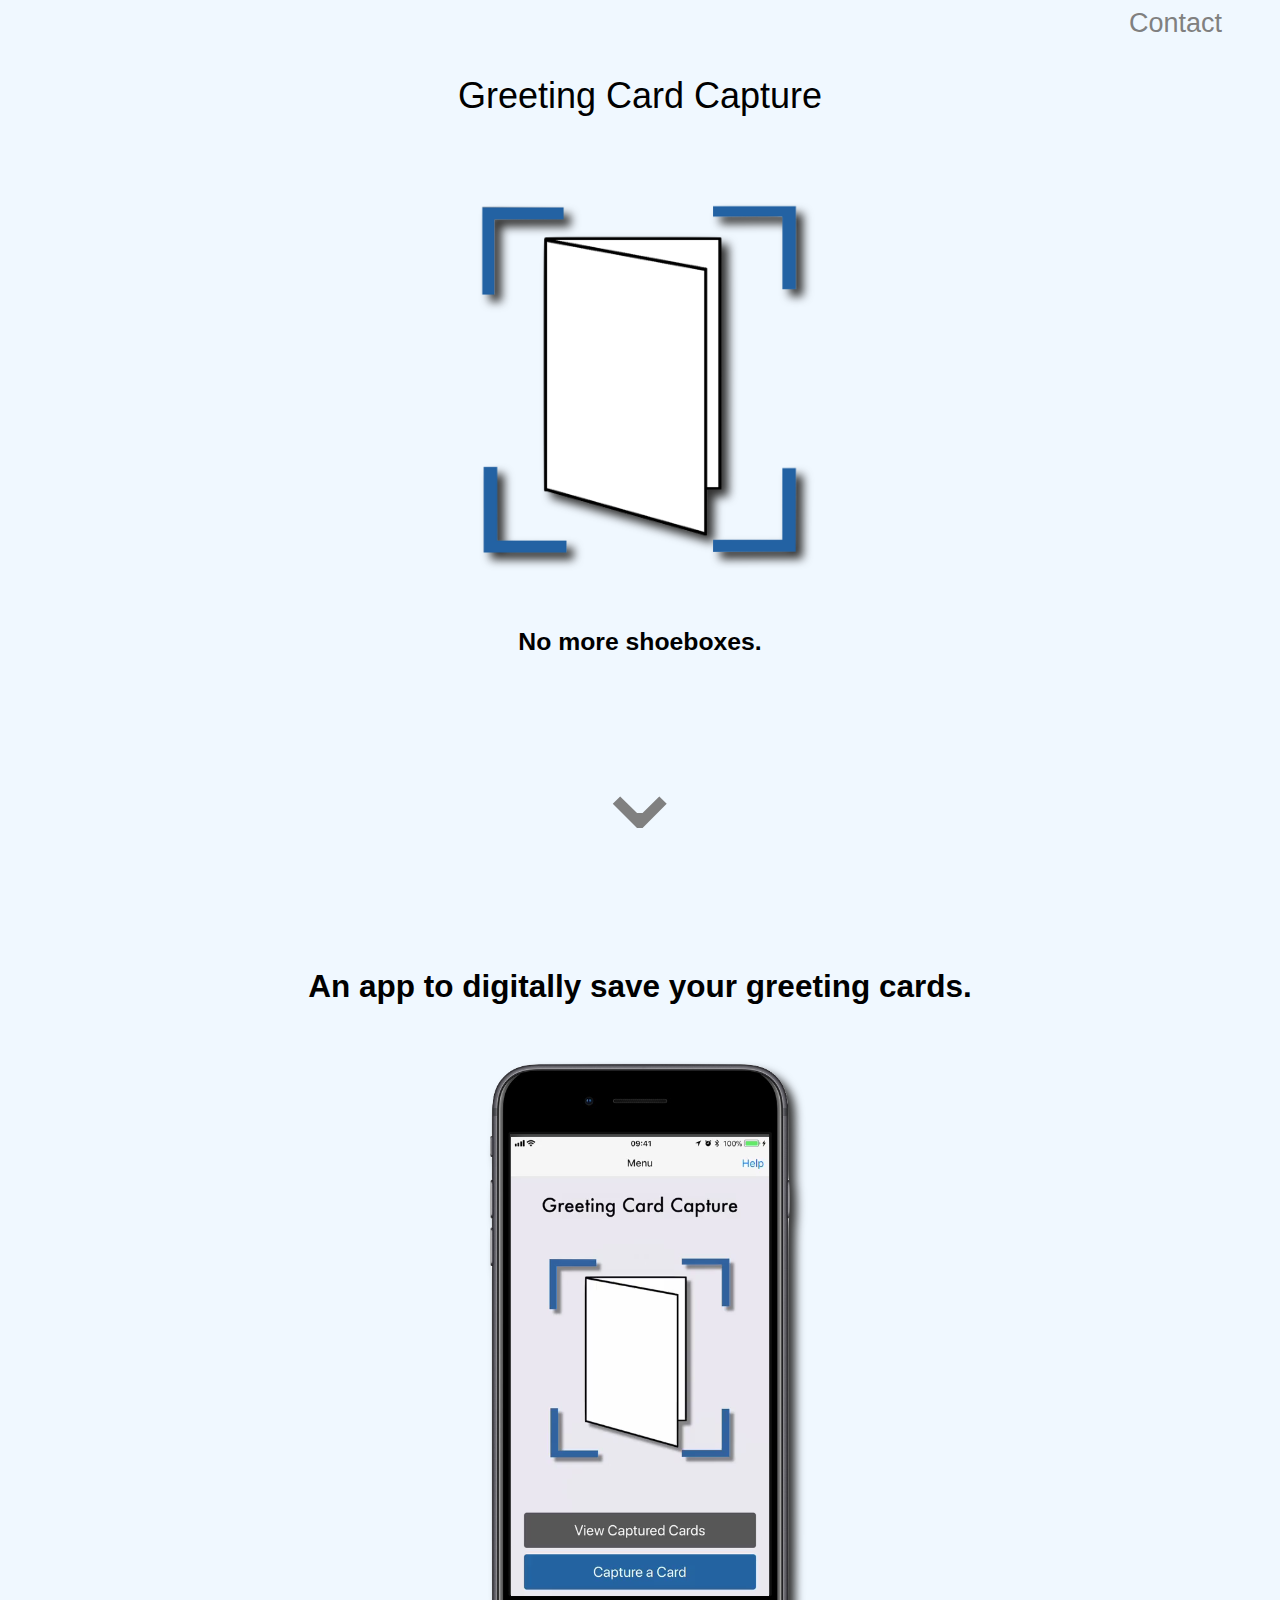
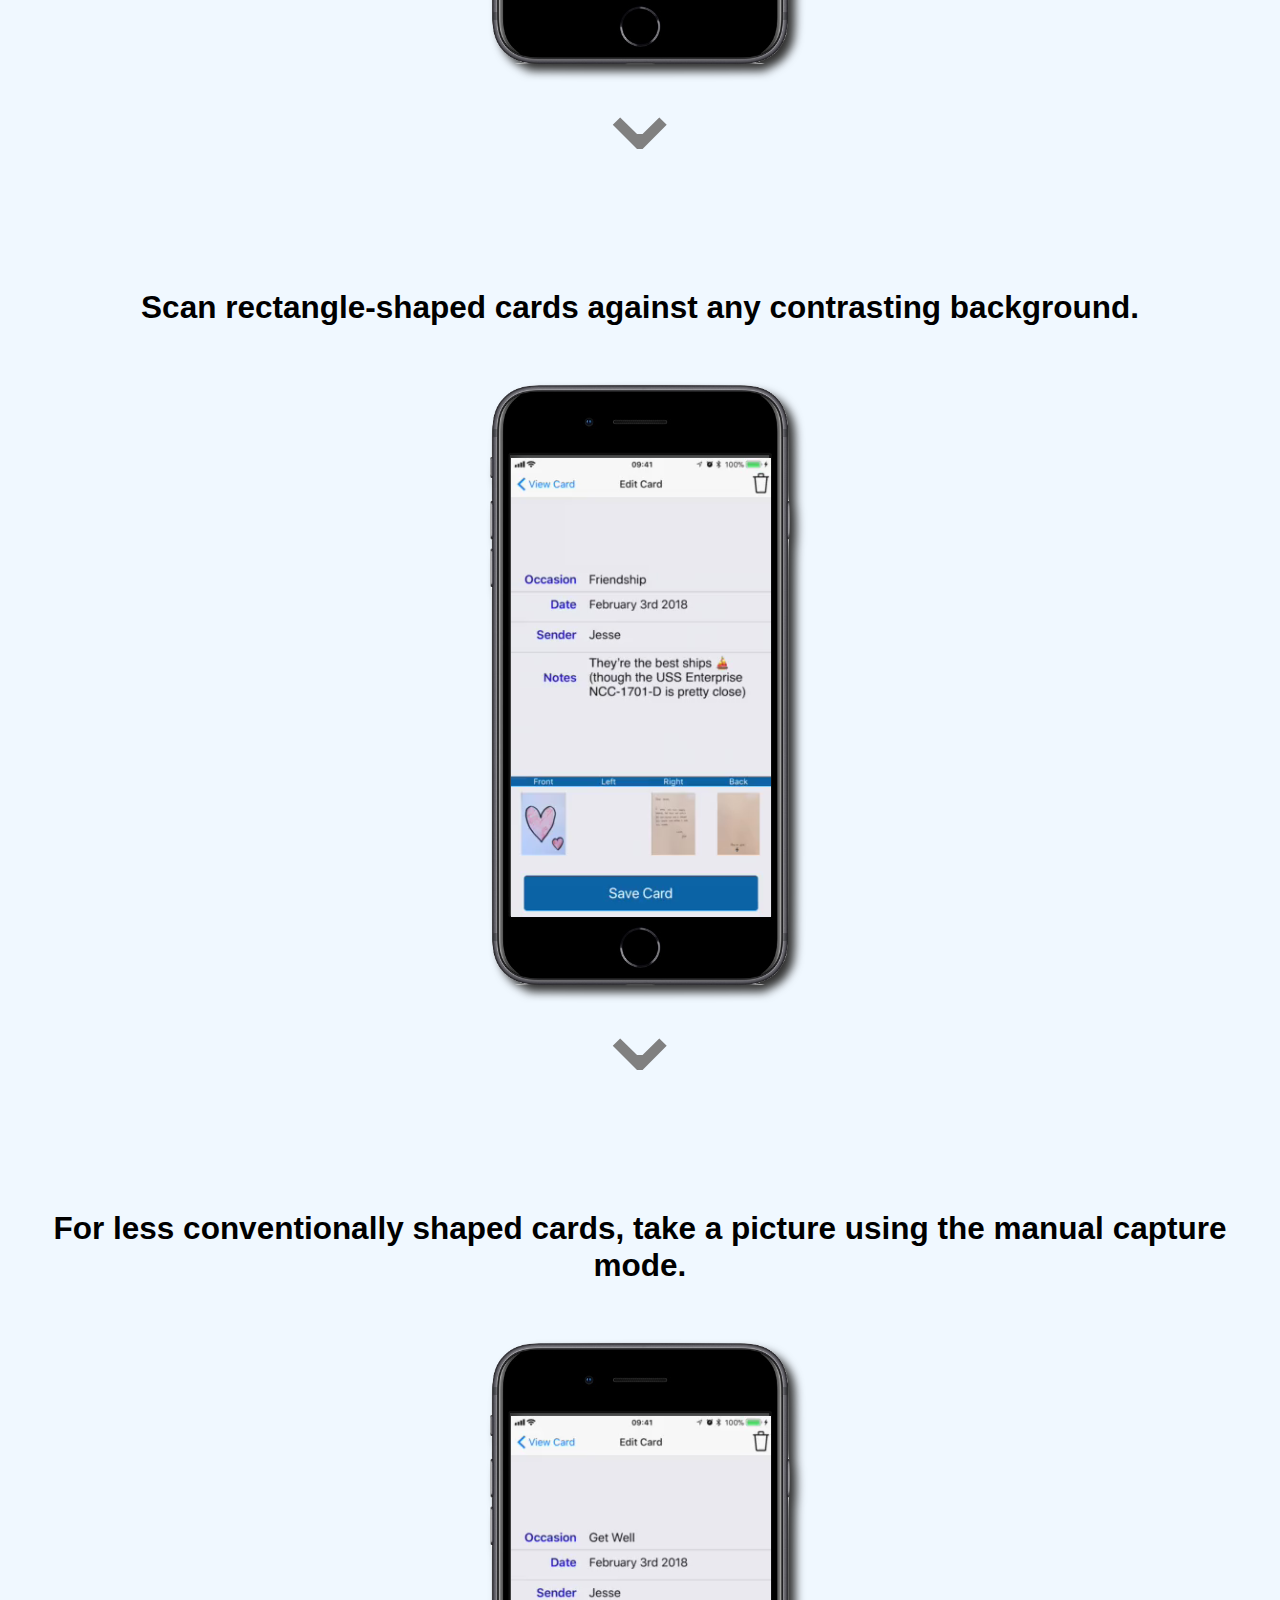
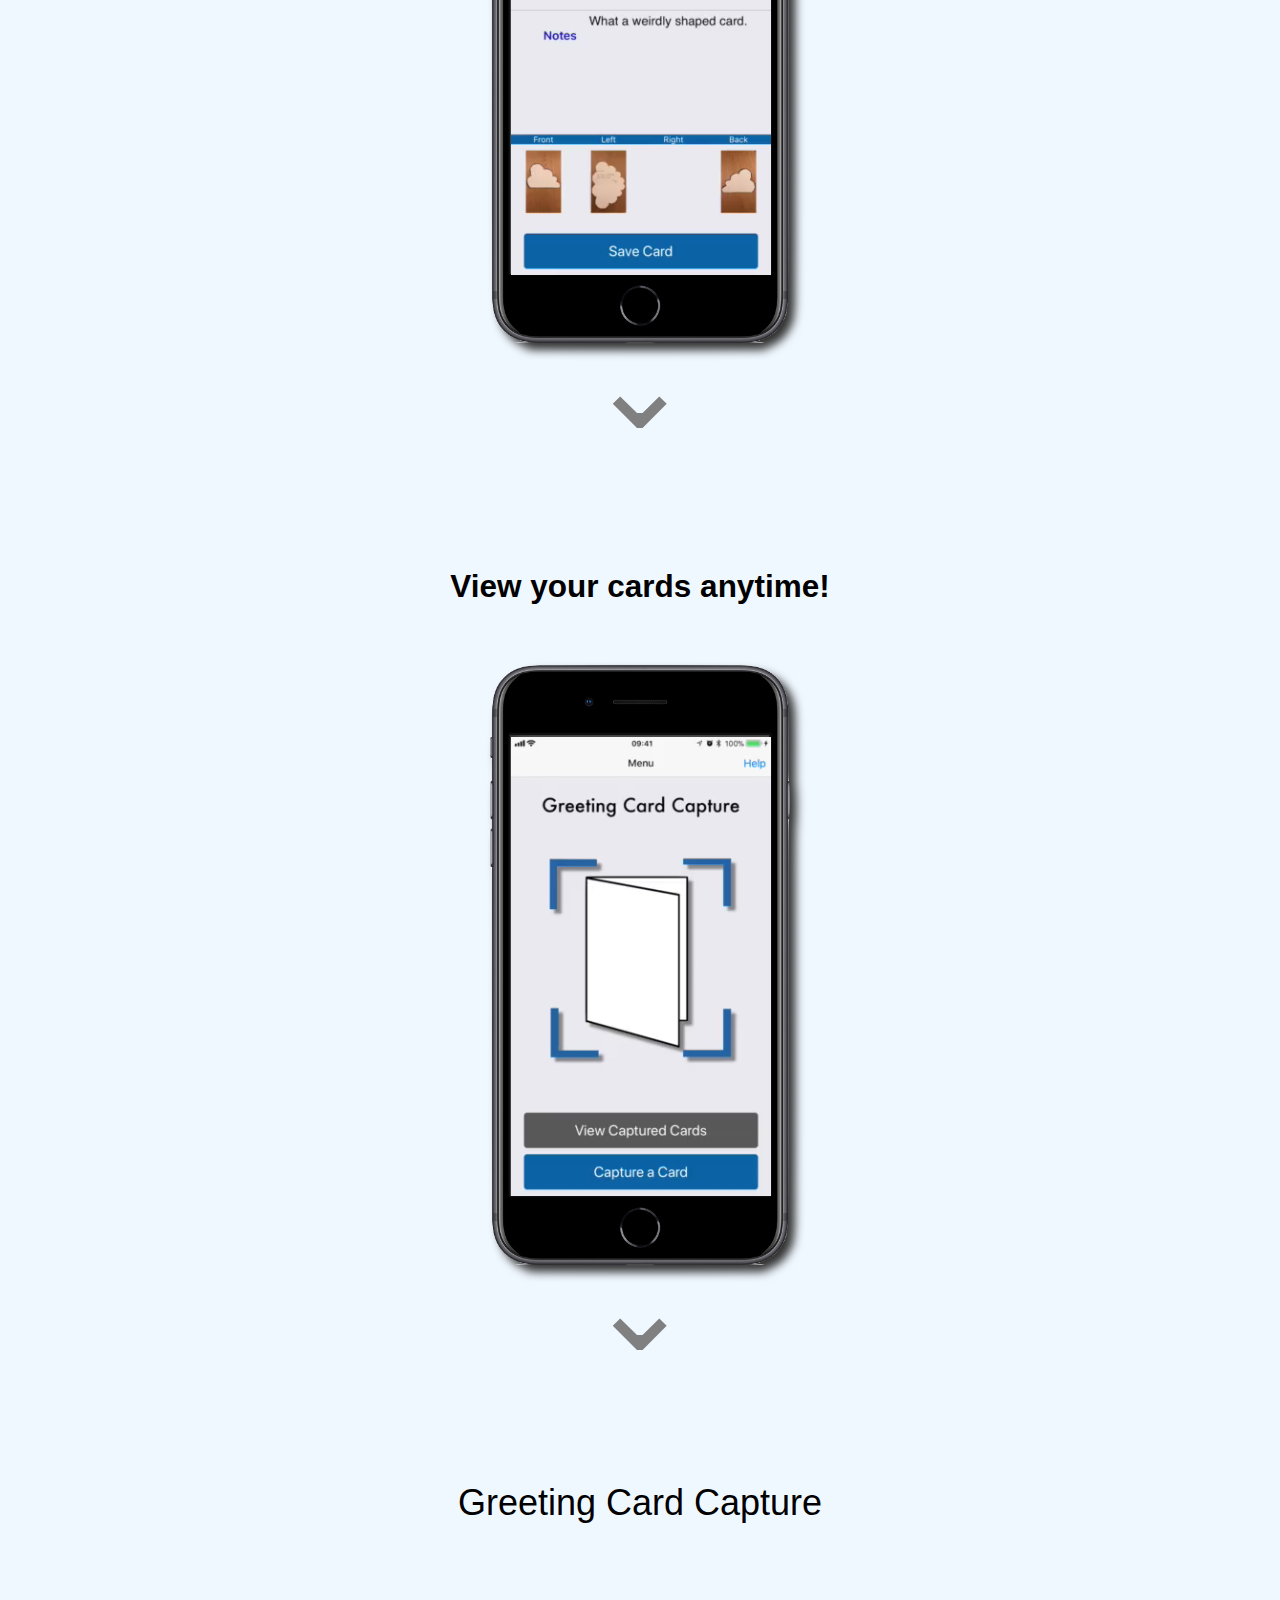
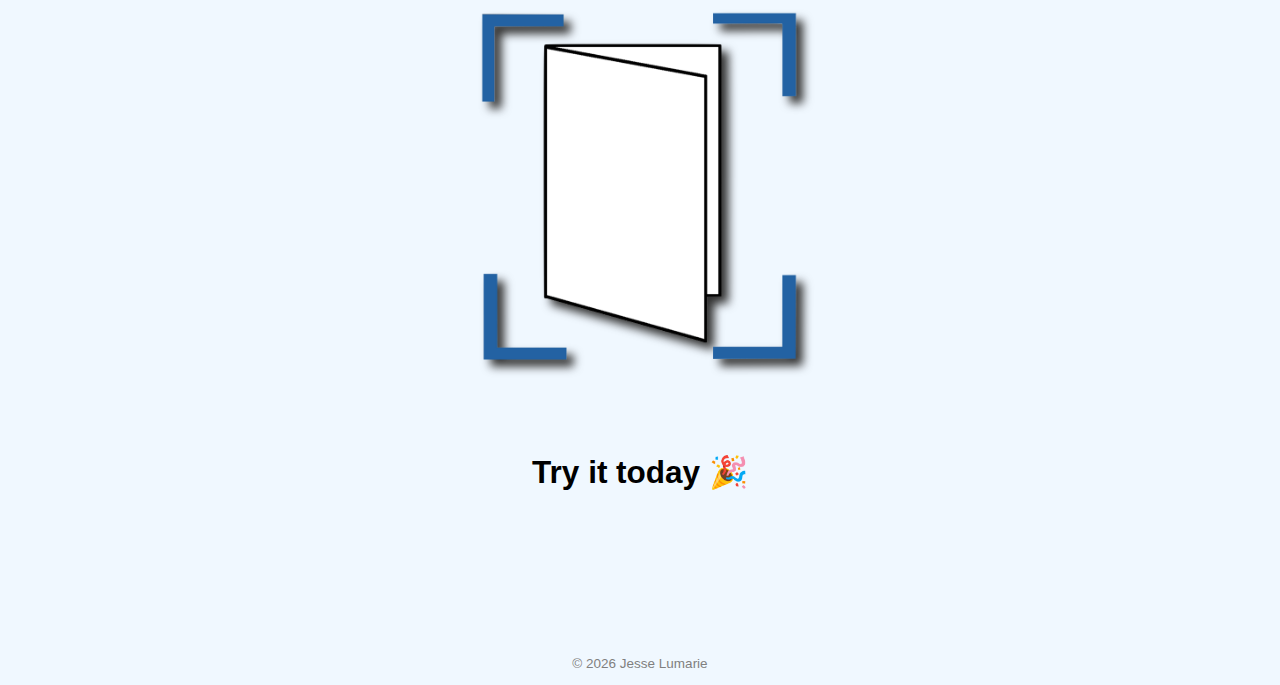
==== commit 82b530ee: "Add privacy policy and update copyright script" ====
--- a/src/index.html
+++ b/src/index.html
@@ -128,10 +128,6 @@
       <a class='appstore_badge' href="https://itunes.apple.com/us/app/greeting-card-capture/id1333254104?mt=8" style="display:inline-block;overflow:hidden;background:url(https://linkmaker.itunes.apple.com/assets/shared/badges/en-us/appstore-lrg.svg) no-repeat;width:20vh;background-size:contain;"></a>
     </div>
     <p id='copyright'></p>
-    <script src='./js/script.js'>
-      window.addEventListener("DOMContentLoaded", function() {
-        setCopyrightYear()
-      });
-    </script>
+    <script type="text/javascript" src='./js/script.js'></script>
 </body>
 </html>
